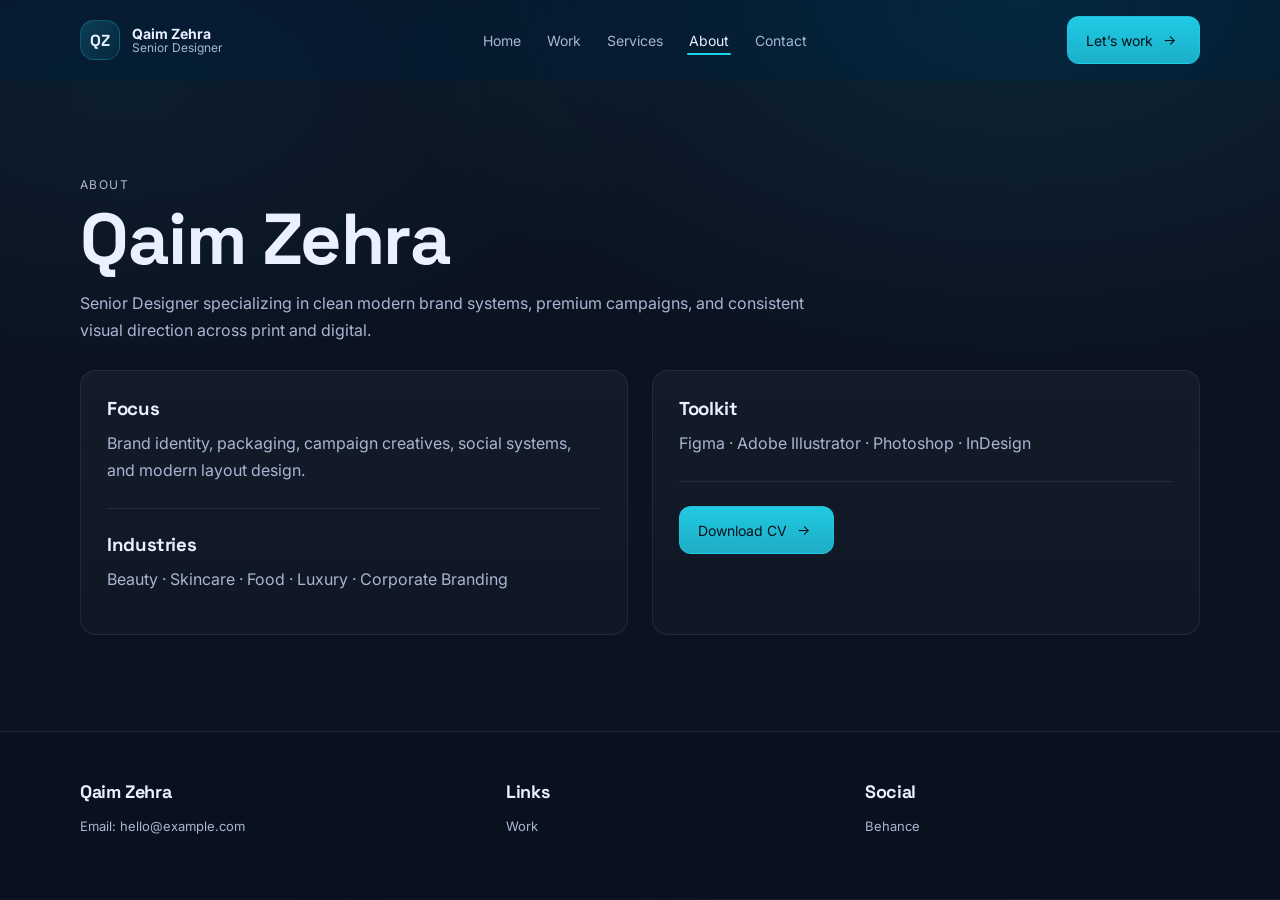
==== about.html @ 44f6ad0c "init" ====
<!doctype html>
<html lang="en">

<head>
    <meta charset="utf-8" />
    <meta name="viewport" content="width=device-width, initial-scale=1" />
    <title>About — Qaim Zehra</title>
    <link rel="preconnect" href="https://fonts.googleapis.com">
    <link rel="preconnect" href="https://fonts.gstatic.com" crossorigin>
    <link
        href="https://fonts.googleapis.com/css2?family=Inter:wght@400;500;600&family=Space+Grotesk:wght@500;600;700&display=swap"
        rel="stylesheet">
    <link rel="stylesheet" href="assets/css/style.css" />
</head>

<body class="page">
    <header class="nav">
        <div class="container nav-inner">
            <a class="brand" href="index.html">
                <div class="brand-mark">QZ</div>
                <div class="brand-text"><b>Qaim Zehra</b><span>Senior Designer</span></div>
            </a>
            <nav class="nav-links">
                <a href="index.html">Home</a><a href="work.html">Work</a><a href="services.html">Services</a>
                <a class="active" href="about.html">About</a><a href="contact.html">Contact</a>
            </nav>
            <div class="nav-actions"><a class="btn btn-primary" href="contact.html">Let’s work <span
                        class="icon">→</span></a></div>
        </div>
    </header>

    <main class="section">
        <div class="container">
            <div class="reveal">
                <div class="kicker">About</div>
                <h1 style="font-size:72px; line-height:1.05">Qaim Zehra</h1>
                <p style="max-width:760px">Senior Designer specializing in clean modern brand systems, premium
                    campaigns, and consistent visual direction across print and digital.</p>
            </div>

            <div class="split reveal" style="margin-top:26px">
                <div class="card" style="padding:26px">
                    <h3 style="margin:0 0 10px">Focus</h3>
                    <p>Brand identity, packaging, campaign creatives, social systems, and modern layout design.</p>
                    <div class="hr"></div>
                    <h3 style="margin:0 0 10px">Industries</h3>
                    <p>Beauty · Skincare · Food · Luxury · Corporate Branding</p>
                </div>
                <div class="card" style="padding:26px">
                    <h3 style="margin:0 0 10px">Toolkit</h3>
                    <p>Figma · Adobe Illustrator · Photoshop · InDesign</p>
                    <div class="hr"></div>
                    <a class="btn btn-primary" href="resume.html">Download CV <span class="icon">→</span></a>
                </div>
            </div>
        </div>
    </main>

    <footer class="footer">
        <div class="container footer-grid">
            <div>
                <h3>Qaim Zehra</h3>
                <p class="small">Email: <a href="mailto:hello@example.com">hello@example.com</a></p>
            </div>
            <div>
                <h3>Links</h3>
                <p class="small"><a href="work.html">Work</a></p>
            </div>
            <div>
                <h3>Social</h3>
                <p class="small"><a href="#">Behance</a></p>
            </div>
        </div>
    </footer>
    <script src="assets/js/app.js"></script>
</body>

</html>
---- assets/css/style.css ----
/* =========================
   Qaim Zehra Portfolio UI
   Clean Modern • Dark + Teal
   Fonts: Space Grotesk + Inter
========================= */

:root{
  --bg:#0B1220;
  --surface:#0F1B2D;
  --card:#13233A;
  --card2:#162A45;
  --border:rgba(255,255,255,0.08);
  --text:#EAF0FF;
  --muted:#A9B6D3;
  --teal:#22D3EE;
  --teal2:#16AFC1;

  --radius:16px;
  --radius-sm:12px;

  --container:1200px;
  --gutter:24px;

  --shadow: 0 18px 60px rgba(0,0,0,0.35);
  --ease: cubic-bezier(0.22, 1, 0.36, 1);
}

*{box-sizing:border-box}
html{scroll-behavior:smooth}
body{
  margin:0;
  font-family: Inter, system-ui, -apple-system, Segoe UI, Roboto, Arial, sans-serif;
  color:var(--text);
  background: radial-gradient(1200px 700px at 80% 0%, rgba(34,211,238,0.10), transparent 55%),
              radial-gradient(900px 500px at 10% 10%, rgba(34,211,238,0.06), transparent 60%),
              var(--bg);
  overflow-x:hidden;
}

h1,h2,h3{
  font-family: "Space Grotesk", Inter, system-ui, sans-serif;
  margin:0 0 12px;
  letter-spacing:-0.02em;
}
p{margin:0 0 14px; color:var(--muted); line-height:1.7}
a{color:inherit; text-decoration:none}

.container{
  width:min(var(--container), calc(100% - 160px));
  margin-inline:auto;
}
@media (max-width: 920px){
  .container{width:min(var(--container), calc(100% - 40px))}
}

/* Nav */
.nav{
  position:sticky; top:0; z-index:50;
  backdrop-filter:saturate(150%) blur(0px);
  background:rgba(11,18,32,0.0);
  border-bottom:1px solid transparent;
  transition: all 320ms var(--ease);
}
.nav.is-scrolled{
  background:rgba(15,27,45,0.72);
  border-bottom:1px solid var(--border);
  backdrop-filter:saturate(150%) blur(14px);
}
.nav-inner{
  height:80px;
  display:flex;
  align-items:center;
  justify-content:space-between;
  gap:18px;
}
.brand{
  display:flex; align-items:center; gap:12px;
}
.brand-mark{
  width:40px; height:40px;
  border-radius:14px;
  background: linear-gradient(135deg, rgba(34,211,238,0.20), rgba(34,211,238,0.05));
  border:1px solid rgba(34,211,238,0.25);
  display:grid; place-items:center;
  font-family:"Space Grotesk";
  font-weight:700;
  letter-spacing:-0.03em;
}
.brand-text{
  display:flex; flex-direction:column; line-height:1.1;
}
.brand-text b{font-size:14px}
.brand-text span{font-size:12px; color:var(--muted)}
.nav-links{
  display:flex; gap:22px; align-items:center;
}
.nav-links a{
  font-size:14px;
  color:var(--muted);
  padding:10px 2px;
  position:relative;
}
.nav-links a.active,
.nav-links a:hover{color:var(--text)}
.nav-links a.active::after{
  content:"";
  position:absolute; left:0; right:0; bottom:4px;
  height:2px;
  background:var(--teal);
  border-radius:999px;
}
.nav-actions{display:flex; gap:10px; align-items:center}

.btn{
  height:48px;
  padding:0 18px;
  border-radius:var(--radius-sm);
  border:1px solid var(--border);
  display:inline-flex; align-items:center; gap:10px;
  font-size:14px;
  color:var(--text);
  background:transparent;
  cursor:pointer;
  transition: transform 220ms var(--ease), background 220ms var(--ease), border 220ms var(--ease);
}
.btn:hover{transform: translateY(-1px); background:rgba(255,255,255,0.03)}
.btn-primary{
  border-color:rgba(34,211,238,0.35);
  background: linear-gradient(180deg, rgba(34,211,238,0.95), rgba(34,211,238,0.80));
  color:#061018;
}
.btn-primary:hover{background: linear-gradient(180deg, rgba(22,175,193,0.98), rgba(22,175,193,0.82))}
.btn-ghost{border-color:transparent; color:var(--teal)}
.btn-ghost:hover{background:rgba(34,211,238,0.10)}

.icon{
  width:18px; height:18px; display:inline-block;
}

/* Sections */
.section{padding:96px 0}
.section-tight{padding:64px 0}
.kicker{
  text-transform:uppercase;
  letter-spacing:0.12em;
  font-size:12px;
  color:rgba(234,240,255,0.75);
  margin-bottom:10px;
}

/* Hero */
.hero{
  padding:70px 0 40px;
}
.hero-grid{
  display:grid;
  grid-template-columns: 1.1fr 0.9fr;
  gap:48px;
  align-items:center;
}
@media (max-width: 920px){
  .hero-grid{grid-template-columns:1fr; gap:26px}
}
.hero h1{font-size:72px; line-height:1.05}
@media (max-width: 920px){ .hero h1{font-size:44px} }
.hero .role{
  display:flex; gap:10px; align-items:center;
  font-size:14px; color:var(--muted);
}
.badge{
  font-size:12px;
  padding:6px 10px;
  border-radius:999px;
  border:1px solid rgba(34,211,238,0.25);
  background:rgba(34,211,238,0.08);
  color:var(--teal);
}
.hero-actions{display:flex; gap:12px; flex-wrap:wrap; margin-top:18px}
.hero-note{margin-top:14px; font-size:14px; color:var(--muted)}

/* Featured collage */
.featured{
  border-radius:24px;
  background:
    linear-gradient(135deg, rgba(255,255,255,0.04), rgba(255,255,255,0.02)),
    radial-gradient(700px 380px at 80% 20%, rgba(34,211,238,0.18), transparent 60%),
    var(--surface);
  border:1px solid var(--border);
  box-shadow: var(--shadow);
  overflow:hidden;
  position:relative;
}
.featured::before{
  content:"";
  position:absolute; inset:-40px;
  background:
    linear-gradient(120deg, rgba(34,211,238,0.20), transparent 55%),
    linear-gradient(220deg, rgba(34,211,238,0.06), transparent 50%);
  transform: rotate(-6deg);
  opacity:0.65;
}
.featured-inner{
  position:relative;
  padding:22px;
  display:grid;
  gap:16px;
}
.featured-top{
  display:flex; justify-content:space-between; align-items:center; gap:12px;
}
.featured-top b{font-size:14px}
.featured-top span{font-size:12px; color:var(--muted)}
.thumb-grid{
  display:grid;
  grid-template-columns: 1fr 1fr;
  gap:12px;
}
.thumb{
  border-radius:16px;
  height:160px;
  background: linear-gradient(135deg, rgba(255,255,255,0.06), rgba(255,255,255,0.02));
  border:1px solid rgba(255,255,255,0.10);
  position:relative;
  overflow:hidden;
}
.thumb::after{
  content:"";
  position:absolute; inset:0;
  background: radial-gradient(360px 180px at 70% 0%, rgba(34,211,238,0.18), transparent 60%);
}
.thumb-label{
  position:absolute; left:14px; bottom:12px;
  font-size:12px; color:rgba(234,240,255,0.90);
  background:rgba(11,18,32,0.50);
  border:1px solid rgba(255,255,255,0.10);
  padding:6px 10px; border-radius:999px;
  backdrop-filter: blur(8px);
}

/* Chips */
.chips{display:flex; gap:10px; flex-wrap:wrap}
.chip{
  height:36px;
  padding:0 14px;
  border-radius:999px;
  border:1px solid var(--border);
  color:var(--muted);
  display:inline-flex; align-items:center;
  background:rgba(255,255,255,0.02);
  cursor:pointer;
  transition: all 220ms var(--ease);
  font-size:13px;
}
.chip:hover{color:var(--text); background:rgba(255,255,255,0.04)}
.chip.active{
  border-color:rgba(34,211,238,0.35);
  background: rgba(34,211,238,0.10);
  color: var(--teal);
}

/* Cards + grid */
.grid{
  display:grid;
  grid-template-columns: repeat(3, 1fr);
  gap:24px;
}
@media (max-width: 1100px){ .grid{grid-template-columns: repeat(2, 1fr)} }
@media (max-width: 700px){ .grid{grid-template-columns: 1fr} }

.card{
  background: linear-gradient(180deg, rgba(255,255,255,0.04), rgba(255,255,255,0.02));
  border:1px solid var(--border);
  border-radius:var(--radius);
  overflow:hidden;
  position:relative;
  transition: transform 280ms var(--ease), background 280ms var(--ease), border 280ms var(--ease);
}
.card:hover{transform: translateY(-6px); background:rgba(255,255,255,0.04); border-color:rgba(34,211,238,0.18)}
.card-media{
  height:200px;
  background: linear-gradient(135deg, rgba(255,255,255,0.06), rgba(255,255,255,0.02));
  position:relative;
}
.card-media::after{
  content:"";
  position:absolute; inset:0;
  background: radial-gradient(420px 220px at 70% 0%, rgba(34,211,238,0.14), transparent 60%);
}
.card-body{padding:16px 16px 18px}
.card-title{font-family:"Space Grotesk"; font-size:18px; margin:0 0 8px}
.tagrow{display:flex; gap:8px; flex-wrap:wrap; margin-bottom:10px}
.tag{
  font-size:12px;
  padding:5px 9px;
  border-radius:999px;
  border:1px solid rgba(255,255,255,0.10);
  color:rgba(234,240,255,0.78);
  background:rgba(255,255,255,0.02);
}
.card-meta{
  display:flex; align-items:center; justify-content:space-between; gap:12px;
  color:var(--muted); font-size:13px;
}
.arrow{
  display:inline-flex; align-items:center; gap:6px;
  color:var(--teal);
  transform: translateX(0);
  transition: transform 220ms var(--ease);
}
.card:hover .arrow{transform: translateX(8px)}

/* Toolkit */
.toolkit{
  display:flex; align-items:center; justify-content:space-between; gap:16px;
  padding:20px;
  border-radius:var(--radius);
  background:rgba(255,255,255,0.02);
  border:1px solid var(--border);
}
.toolkit-left b{display:block; font-size:12px; letter-spacing:0.12em; text-transform:uppercase; color:rgba(234,240,255,0.75)}
.tool-icons{display:flex; gap:14px; flex-wrap:wrap; justify-content:flex-end}
.tool{
  width:44px; height:44px;
  border-radius:14px;
  display:grid; place-items:center;
  border:1px solid rgba(255,255,255,0.10);
  background:rgba(255,255,255,0.02);
  transition: all 220ms var(--ease);
}
.tool svg{width:22px; height:22px; opacity:0.92}
.tool:hover{border-color:rgba(34,211,238,0.35); background:rgba(34,211,238,0.08)}
.tool:hover svg{color:var(--teal)}

/* Footer */
.footer{
  padding:48px 0;
  border-top:1px solid var(--border);
  background:rgba(0,0,0,0.08);
}
.footer-grid{
  display:grid;
  grid-template-columns: 1.2fr 1fr 1fr;
  gap:24px;
}
@media (max-width: 900px){ .footer-grid{grid-template-columns:1fr} }
.footer h3{font-size:18px}
.footer a{color:var(--muted)}
.footer a:hover{color:var(--text)}
.small{font-size:13px; color:var(--muted)}

/* Forms */
.field{
  display:flex; flex-direction:column; gap:8px;
}
input, textarea, select{
  width:100%;
  padding:12px 14px;
  border-radius:12px;
  border:1px solid var(--border);
  background:rgba(255,255,255,0.02);
  color:var(--text);
  outline:none;
}
textarea{min-height:140px; resize:vertical}
input:focus, textarea:focus, select:focus{
  border-color: rgba(34,211,238,0.45);
  box-shadow: 0 0 0 4px rgba(34,211,238,0.14);
}

/* Page transitions + reveal */
.page{
  opacity:0;
  transform: translateY(12px);
  animation: pageIn 650ms var(--ease) forwards;
}
@keyframes pageIn{
  to{opacity:1; transform:none}
}
.reveal{
  opacity:0;
  transform: translateY(14px);
  transition: opacity 650ms var(--ease), transform 650ms var(--ease);
}
.reveal.is-in{
  opacity:1;
  transform:none;
}

/* Utility */
.row{display:flex; gap:16px; flex-wrap:wrap}
.split{
  display:grid;
  grid-template-columns: 1fr 1fr;
  gap:24px;
}
@media (max-width: 900px){ .split{grid-template-columns:1fr} }
.hr{
  height:1px; background:var(--border); margin:24px 0;
}
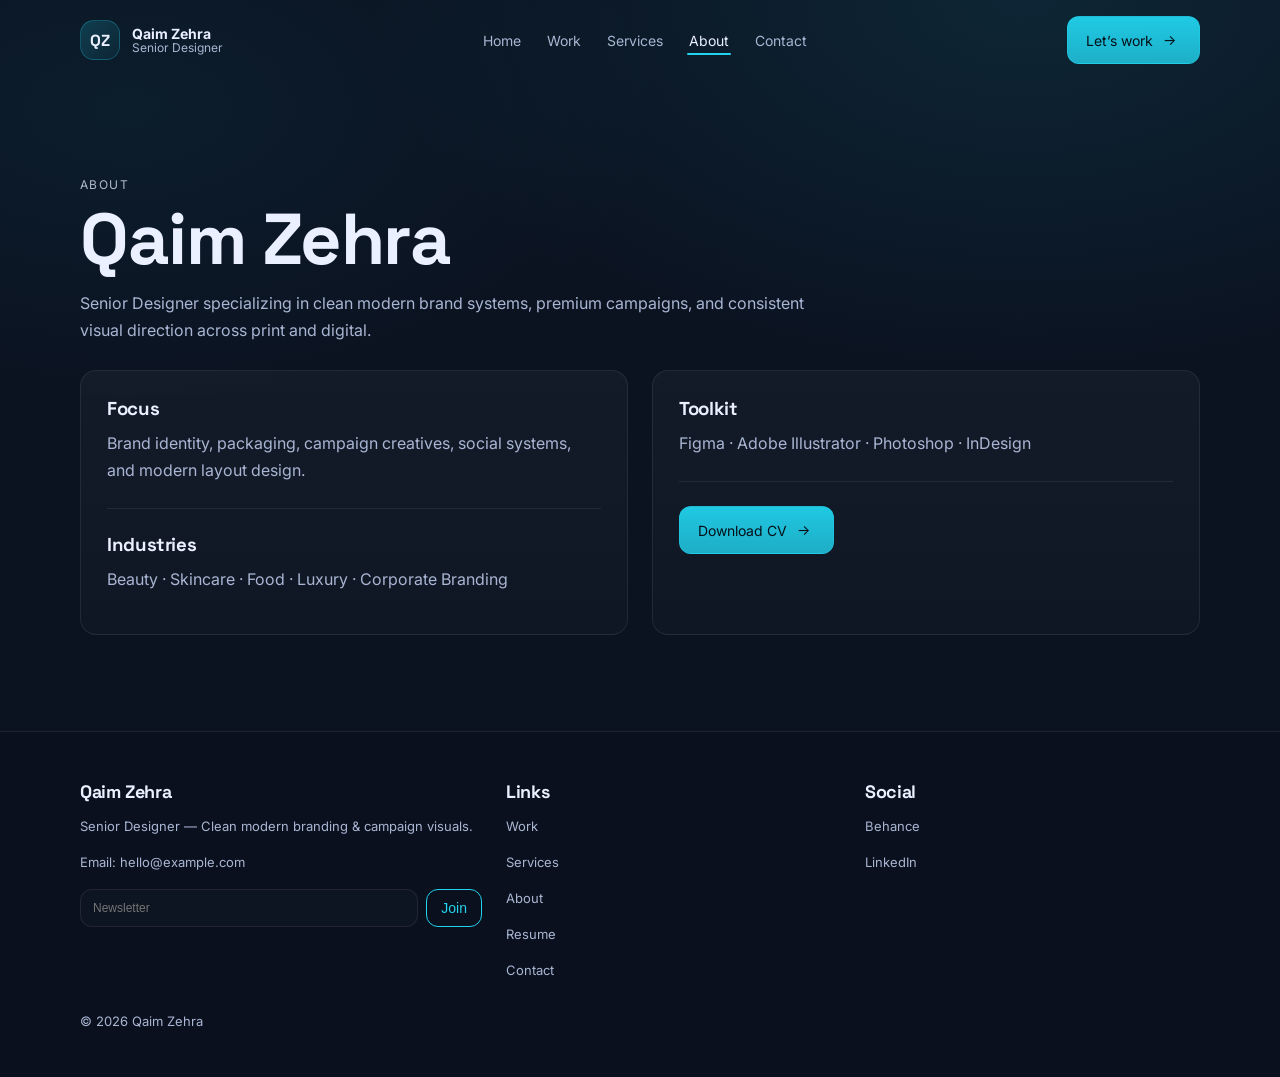
==== commit f0db4018: "feat: add animation on home page" ====
--- a/about.html
+++ b/about.html
@@ -60,16 +60,34 @@
         <div class="container footer-grid">
             <div>
                 <h3>Qaim Zehra</h3>
+                <p class="small">Senior Designer — Clean modern branding & campaign visuals.</p>
                 <p class="small">Email: <a href="mailto:hello@example.com">hello@example.com</a></p>
+                <form name="newsletter" method="POST" data-netlify="true"
+                    style="margin-top:16px; display:flex; gap:8px">
+                    <input name="email" type="email" placeholder="Newsletter"
+                        style="height:38px; font-size:12px; padding:0 12px; flex:1" required />
+                    <button class="btn" type="submit"
+                        style="height:38px; padding:0 14px; border-color:var(--teal); color:var(--teal); background:transparent">Join</button>
+                </form>
             </div>
             <div>
                 <h3>Links</h3>
                 <p class="small"><a href="work.html">Work</a></p>
+                <p class="small"><a href="services.html">Services</a></p>
+                <p class="small"><a href="about.html">About</a></p>
+                <p class="small"><a href="resume.html">Resume</a></p>
+                <p class="small"><a href="contact.html">Contact</a></p>
             </div>
             <div>
                 <h3>Social</h3>
-                <p class="small"><a href="#">Behance</a></p>
+                <p class="small"><a href="https://www.behance.net/gallery/216474829/PORTFOLIO" target="_blank"
+                        rel="noreferrer">Behance</a></p>
+                <p class="small"><a href="https://www.linkedin.com/in/syeda-qaim/" target="_blank"
+                        rel="noreferrer">LinkedIn</a></p>
             </div>
+        </div>
+        <div class="container" style="padding-top:18px">
+            <div class="small">© <span id="year"></span> Qaim Zehra</div>
         </div>
     </footer>
     <script src="assets/js/app.js"></script>
--- a/assets/css/style.css
+++ b/assets/css/style.css
@@ -4,396 +4,842 @@
    Fonts: Space Grotesk + Inter
 ========================= */
 
-:root{
-  --bg:#0B1220;
-  --surface:#0F1B2D;
-  --card:#13233A;
-  --card2:#162A45;
-  --border:rgba(255,255,255,0.08);
-  --text:#EAF0FF;
-  --muted:#A9B6D3;
-  --teal:#22D3EE;
-  --teal2:#16AFC1;
-
-  --radius:16px;
-  --radius-sm:12px;
-
-  --container:1200px;
-  --gutter:24px;
-
-  --shadow: 0 18px 60px rgba(0,0,0,0.35);
+@import url('https://fonts.googleapis.com/css?family=Roboto:100,300,400');
+
+:root {
+  --bg: #0B1220;
+  --surface: #0F1B2D;
+  --card: #13233A;
+  --card2: #162A45;
+  --border: rgba(255, 255, 255, 0.08);
+  --text: #EAF0FF;
+  --muted: #A9B6D3;
+  --teal: #22D3EE;
+  --teal2: #16AFC1;
+
+  --radius: 16px;
+  --radius-sm: 12px;
+
+  --container: 1200px;
+  --gutter: 24px;
+
+  --shadow: 0 18px 60px rgba(0, 0, 0, 0.35);
   --ease: cubic-bezier(0.22, 1, 0.36, 1);
 }
 
-*{box-sizing:border-box}
-html{scroll-behavior:smooth}
-body{
-  margin:0;
+* {
+  box-sizing: border-box
+}
+
+html {
+  scroll-behavior: smooth
+}
+
+body {
+  margin: 0;
   font-family: Inter, system-ui, -apple-system, Segoe UI, Roboto, Arial, sans-serif;
-  color:var(--text);
-  background: radial-gradient(1200px 700px at 80% 0%, rgba(34,211,238,0.10), transparent 55%),
-              radial-gradient(900px 500px at 10% 10%, rgba(34,211,238,0.06), transparent 60%),
-              var(--bg);
-  overflow-x:hidden;
-}
-
-h1,h2,h3{
+  color: var(--text);
+  background: radial-gradient(1200px 700px at 80% 0%, rgba(34, 211, 238, 0.10), transparent 55%),
+    radial-gradient(900px 500px at 10% 10%, rgba(34, 211, 238, 0.06), transparent 60%),
+    var(--bg);
+  overflow-x: hidden;
+}
+
+h1,
+h2,
+h3 {
   font-family: "Space Grotesk", Inter, system-ui, sans-serif;
-  margin:0 0 12px;
-  letter-spacing:-0.02em;
-}
-p{margin:0 0 14px; color:var(--muted); line-height:1.7}
-a{color:inherit; text-decoration:none}
-
-.container{
-  width:min(var(--container), calc(100% - 160px));
-  margin-inline:auto;
-}
-@media (max-width: 920px){
-  .container{width:min(var(--container), calc(100% - 40px))}
+  margin: 0 0 12px;
+  letter-spacing: -0.02em;
+}
+
+p {
+  margin: 0 0 14px;
+  color: var(--muted);
+  line-height: 1.7
+}
+
+a {
+  color: inherit;
+  text-decoration: none
+}
+
+.container {
+  width: min(var(--container), calc(100% - 160px));
+  margin-inline: auto;
+}
+
+@media (max-width: 920px) {
+  .container {
+    width: min(var(--container), calc(100% - 40px))
+  }
 }
 
 /* Nav */
-.nav{
-  position:sticky; top:0; z-index:50;
-  backdrop-filter:saturate(150%) blur(0px);
-  background:rgba(11,18,32,0.0);
-  border-bottom:1px solid transparent;
+.nav {
+  position: sticky;
+  top: 0;
+  z-index: 50;
+  backdrop-filter: saturate(150%) blur(0px);
+  background: rgba(11, 18, 32, 0.0);
+  border-bottom: 1px solid transparent;
   transition: all 320ms var(--ease);
 }
-.nav.is-scrolled{
-  background:rgba(15,27,45,0.72);
-  border-bottom:1px solid var(--border);
-  backdrop-filter:saturate(150%) blur(14px);
-}
-.nav-inner{
-  height:80px;
-  display:flex;
-  align-items:center;
-  justify-content:space-between;
-  gap:18px;
-}
-.brand{
-  display:flex; align-items:center; gap:12px;
-}
-.brand-mark{
-  width:40px; height:40px;
-  border-radius:14px;
-  background: linear-gradient(135deg, rgba(34,211,238,0.20), rgba(34,211,238,0.05));
-  border:1px solid rgba(34,211,238,0.25);
-  display:grid; place-items:center;
-  font-family:"Space Grotesk";
-  font-weight:700;
-  letter-spacing:-0.03em;
-}
-.brand-text{
-  display:flex; flex-direction:column; line-height:1.1;
-}
-.brand-text b{font-size:14px}
-.brand-text span{font-size:12px; color:var(--muted)}
-.nav-links{
-  display:flex; gap:22px; align-items:center;
-}
-.nav-links a{
-  font-size:14px;
-  color:var(--muted);
-  padding:10px 2px;
-  position:relative;
-}
+
+.nav.is-scrolled {
+  background: rgba(15, 27, 45, 0.72);
+  border-bottom: 1px solid var(--border);
+  backdrop-filter: saturate(150%) blur(14px);
+}
+
+.nav-inner {
+  height: 80px;
+  display: flex;
+  align-items: center;
+  justify-content: space-between;
+  gap: 18px;
+}
+
+.brand {
+  display: flex;
+  align-items: center;
+  gap: 12px;
+}
+
+.brand-mark {
+  width: 40px;
+  height: 40px;
+  border-radius: 14px;
+  background: linear-gradient(135deg, rgba(34, 211, 238, 0.20), rgba(34, 211, 238, 0.05));
+  border: 1px solid rgba(34, 211, 238, 0.25);
+  display: grid;
+  place-items: center;
+  font-family: "Space Grotesk";
+  font-weight: 700;
+  letter-spacing: -0.03em;
+}
+
+.brand-text {
+  display: flex;
+  flex-direction: column;
+  line-height: 1.1;
+}
+
+.brand-text b {
+  font-size: 14px
+}
+
+.brand-text span {
+  font-size: 12px;
+  color: var(--muted)
+}
+
+.nav-links {
+  display: flex;
+  gap: 22px;
+  align-items: center;
+}
+
+.nav-links a {
+  font-size: 14px;
+  color: var(--muted);
+  padding: 10px 2px;
+  position: relative;
+}
+
 .nav-links a.active,
-.nav-links a:hover{color:var(--text)}
-.nav-links a.active::after{
-  content:"";
-  position:absolute; left:0; right:0; bottom:4px;
-  height:2px;
-  background:var(--teal);
-  border-radius:999px;
-}
-.nav-actions{display:flex; gap:10px; align-items:center}
-
-.btn{
-  height:48px;
-  padding:0 18px;
-  border-radius:var(--radius-sm);
-  border:1px solid var(--border);
-  display:inline-flex; align-items:center; gap:10px;
-  font-size:14px;
-  color:var(--text);
-  background:transparent;
-  cursor:pointer;
+.nav-links a:hover {
+  color: var(--text)
+}
+
+.nav-links a.active::after {
+  content: "";
+  position: absolute;
+  left: 0;
+  right: 0;
+  bottom: 4px;
+  height: 2px;
+  background: var(--teal);
+  border-radius: 999px;
+}
+
+.nav-actions {
+  display: flex;
+  gap: 10px;
+  align-items: center
+}
+
+.btn {
+  height: 48px;
+  padding: 0 18px;
+  border-radius: var(--radius-sm);
+  border: 1px solid var(--border);
+  display: inline-flex;
+  align-items: center;
+  gap: 10px;
+  font-size: 14px;
+  color: var(--text);
+  background: transparent;
+  cursor: pointer;
   transition: transform 220ms var(--ease), background 220ms var(--ease), border 220ms var(--ease);
 }
-.btn:hover{transform: translateY(-1px); background:rgba(255,255,255,0.03)}
-.btn-primary{
-  border-color:rgba(34,211,238,0.35);
-  background: linear-gradient(180deg, rgba(34,211,238,0.95), rgba(34,211,238,0.80));
-  color:#061018;
-}
-.btn-primary:hover{background: linear-gradient(180deg, rgba(22,175,193,0.98), rgba(22,175,193,0.82))}
-.btn-ghost{border-color:transparent; color:var(--teal)}
-.btn-ghost:hover{background:rgba(34,211,238,0.10)}
-
-.icon{
-  width:18px; height:18px; display:inline-block;
+
+.btn:hover {
+  transform: translateY(-1px);
+  background: rgba(255, 255, 255, 0.03)
+}
+
+.btn-primary {
+  border-color: rgba(34, 211, 238, 0.35);
+  background: linear-gradient(180deg, rgba(34, 211, 238, 0.95), rgba(34, 211, 238, 0.80));
+  color: #061018;
+}
+
+.btn-primary:hover {
+  background: linear-gradient(180deg, rgba(22, 175, 193, 0.98), rgba(22, 175, 193, 0.82))
+}
+
+.btn-ghost {
+  border-color: transparent;
+  color: var(--teal)
+}
+
+.btn-ghost:hover {
+  background: rgba(34, 211, 238, 0.10)
+}
+
+.icon {
+  width: 18px;
+  height: 18px;
+  display: inline-block;
 }
 
 /* Sections */
-.section{padding:96px 0}
-.section-tight{padding:64px 0}
-.kicker{
-  text-transform:uppercase;
-  letter-spacing:0.12em;
-  font-size:12px;
-  color:rgba(234,240,255,0.75);
-  margin-bottom:10px;
+.section {
+  padding: 96px 0
+}
+
+.section-tight {
+  padding: 64px 0
+}
+
+.kicker {
+  text-transform: uppercase;
+  letter-spacing: 0.12em;
+  font-size: 12px;
+  color: rgba(234, 240, 255, 0.75);
+  margin-bottom: 10px;
 }
 
 /* Hero */
-.hero{
-  padding:70px 0 40px;
-}
-.hero-grid{
-  display:grid;
+.hero {
+  padding: 70px 0 40px;
+}
+
+.hero-grid {
+  display: grid;
   grid-template-columns: 1.1fr 0.9fr;
-  gap:48px;
-  align-items:center;
-}
-@media (max-width: 920px){
-  .hero-grid{grid-template-columns:1fr; gap:26px}
-}
-.hero h1{font-size:72px; line-height:1.05}
-@media (max-width: 920px){ .hero h1{font-size:44px} }
-.hero .role{
-  display:flex; gap:10px; align-items:center;
-  font-size:14px; color:var(--muted);
-}
-.badge{
-  font-size:12px;
-  padding:6px 10px;
-  border-radius:999px;
-  border:1px solid rgba(34,211,238,0.25);
-  background:rgba(34,211,238,0.08);
-  color:var(--teal);
-}
-.hero-actions{display:flex; gap:12px; flex-wrap:wrap; margin-top:18px}
-.hero-note{margin-top:14px; font-size:14px; color:var(--muted)}
+  gap: 48px;
+  align-items: center;
+}
+
+@media (max-width: 920px) {
+  .hero-grid {
+    grid-template-columns: 1fr;
+    gap: 26px
+  }
+}
+
+.hero h1 {
+  font-size: 72px;
+  line-height: 1.05
+}
+
+@media (max-width: 920px) {
+  .hero h1 {
+    font-size: 44px
+  }
+}
+
+.hero .role {
+  display: flex;
+  gap: 10px;
+  align-items: center;
+  font-size: 14px;
+  color: var(--muted);
+}
+
+.badge {
+  font-size: 12px;
+  padding: 6px 10px;
+  border-radius: 999px;
+  border: 1px solid rgba(34, 211, 238, 0.25);
+  background: rgba(34, 211, 238, 0.08);
+  color: var(--teal);
+}
+
+.hero-actions {
+  display: flex;
+  gap: 12px;
+  flex-wrap: wrap;
+  margin-top: 18px
+}
+
+.hero-note {
+  margin-top: 14px;
+  font-size: 14px;
+  color: var(--muted)
+}
 
 /* Featured collage */
-.featured{
-  border-radius:24px;
+.featured {
+  border-radius: 24px;
   background:
-    linear-gradient(135deg, rgba(255,255,255,0.04), rgba(255,255,255,0.02)),
-    radial-gradient(700px 380px at 80% 20%, rgba(34,211,238,0.18), transparent 60%),
+    linear-gradient(135deg, rgba(255, 255, 255, 0.04), rgba(255, 255, 255, 0.02)),
+    radial-gradient(700px 380px at 80% 20%, rgba(34, 211, 238, 0.18), transparent 60%),
     var(--surface);
-  border:1px solid var(--border);
+  border: 1px solid var(--border);
   box-shadow: var(--shadow);
-  overflow:hidden;
-  position:relative;
-}
-.featured::before{
-  content:"";
-  position:absolute; inset:-40px;
+  overflow: hidden;
+  position: relative;
+}
+
+.featured::before {
+  content: "";
+  position: absolute;
+  inset: -40px;
   background:
-    linear-gradient(120deg, rgba(34,211,238,0.20), transparent 55%),
-    linear-gradient(220deg, rgba(34,211,238,0.06), transparent 50%);
+    linear-gradient(120deg, rgba(34, 211, 238, 0.20), transparent 55%),
+    linear-gradient(220deg, rgba(34, 211, 238, 0.06), transparent 50%);
   transform: rotate(-6deg);
-  opacity:0.65;
-}
-.featured-inner{
-  position:relative;
-  padding:22px;
-  display:grid;
-  gap:16px;
-}
-.featured-top{
-  display:flex; justify-content:space-between; align-items:center; gap:12px;
-}
-.featured-top b{font-size:14px}
-.featured-top span{font-size:12px; color:var(--muted)}
-.thumb-grid{
-  display:grid;
+  opacity: 0.65;
+}
+
+.featured-inner {
+  position: relative;
+  padding: 22px;
+  display: grid;
+  gap: 16px;
+}
+
+.featured-top {
+  display: flex;
+  justify-content: space-between;
+  align-items: center;
+  gap: 12px;
+}
+
+.featured-top b {
+  font-size: 14px
+}
+
+.featured-top span {
+  font-size: 12px;
+  color: var(--muted)
+}
+
+.thumb-grid {
+  display: grid;
   grid-template-columns: 1fr 1fr;
-  gap:12px;
-}
-.thumb{
-  border-radius:16px;
-  height:160px;
-  background: linear-gradient(135deg, rgba(255,255,255,0.06), rgba(255,255,255,0.02));
-  border:1px solid rgba(255,255,255,0.10);
-  position:relative;
-  overflow:hidden;
-}
-.thumb::after{
-  content:"";
-  position:absolute; inset:0;
-  background: radial-gradient(360px 180px at 70% 0%, rgba(34,211,238,0.18), transparent 60%);
-}
-.thumb-label{
-  position:absolute; left:14px; bottom:12px;
-  font-size:12px; color:rgba(234,240,255,0.90);
-  background:rgba(11,18,32,0.50);
-  border:1px solid rgba(255,255,255,0.10);
-  padding:6px 10px; border-radius:999px;
+  gap: 12px;
+}
+
+.thumb {
+  border-radius: 16px;
+  height: 160px;
+  background: linear-gradient(135deg, rgba(255, 255, 255, 0.06), rgba(255, 255, 255, 0.02));
+  border: 1px solid rgba(255, 255, 255, 0.10);
+  position: relative;
+  overflow: hidden;
+}
+
+.thumb::after {
+  content: "";
+  position: absolute;
+  inset: 0;
+  background: radial-gradient(360px 180px at 70% 0%, rgba(34, 211, 238, 0.18), transparent 60%);
+}
+
+.thumb-label {
+  position: absolute;
+  left: 14px;
+  bottom: 12px;
+  font-size: 12px;
+  color: rgba(234, 240, 255, 0.90);
+  background: rgba(11, 18, 32, 0.50);
+  border: 1px solid rgba(255, 255, 255, 0.10);
+  padding: 6px 10px;
+  border-radius: 999px;
   backdrop-filter: blur(8px);
 }
 
 /* Chips */
-.chips{display:flex; gap:10px; flex-wrap:wrap}
-.chip{
-  height:36px;
-  padding:0 14px;
-  border-radius:999px;
-  border:1px solid var(--border);
-  color:var(--muted);
-  display:inline-flex; align-items:center;
-  background:rgba(255,255,255,0.02);
-  cursor:pointer;
+.chips {
+  display: flex;
+  gap: 10px;
+  flex-wrap: wrap
+}
+
+.chip {
+  height: 36px;
+  padding: 0 14px;
+  border-radius: 999px;
+  border: 1px solid var(--border);
+  color: var(--muted);
+  display: inline-flex;
+  align-items: center;
+  background: rgba(255, 255, 255, 0.02);
+  cursor: pointer;
   transition: all 220ms var(--ease);
-  font-size:13px;
-}
-.chip:hover{color:var(--text); background:rgba(255,255,255,0.04)}
-.chip.active{
-  border-color:rgba(34,211,238,0.35);
-  background: rgba(34,211,238,0.10);
+  font-size: 13px;
+}
+
+.chip:hover {
+  color: var(--text);
+  background: rgba(255, 255, 255, 0.04)
+}
+
+.chip.active {
+  border-color: rgba(34, 211, 238, 0.35);
+  background: rgba(34, 211, 238, 0.10);
   color: var(--teal);
 }
 
 /* Cards + grid */
-.grid{
-  display:grid;
+.grid {
+  display: grid;
   grid-template-columns: repeat(3, 1fr);
-  gap:24px;
-}
-@media (max-width: 1100px){ .grid{grid-template-columns: repeat(2, 1fr)} }
-@media (max-width: 700px){ .grid{grid-template-columns: 1fr} }
-
-.card{
-  background: linear-gradient(180deg, rgba(255,255,255,0.04), rgba(255,255,255,0.02));
-  border:1px solid var(--border);
-  border-radius:var(--radius);
-  overflow:hidden;
-  position:relative;
+  gap: 24px;
+}
+
+@media (max-width: 1100px) {
+  .grid {
+    grid-template-columns: repeat(2, 1fr)
+  }
+}
+
+@media (max-width: 700px) {
+  .grid {
+    grid-template-columns: 1fr
+  }
+}
+
+.card {
+  background: linear-gradient(180deg, rgba(255, 255, 255, 0.04), rgba(255, 255, 255, 0.02));
+  border: 1px solid var(--border);
+  border-radius: var(--radius);
+  overflow: hidden;
+  position: relative;
   transition: transform 280ms var(--ease), background 280ms var(--ease), border 280ms var(--ease);
 }
-.card:hover{transform: translateY(-6px); background:rgba(255,255,255,0.04); border-color:rgba(34,211,238,0.18)}
-.card-media{
-  height:200px;
-  background: linear-gradient(135deg, rgba(255,255,255,0.06), rgba(255,255,255,0.02));
-  position:relative;
-}
-.card-media::after{
-  content:"";
-  position:absolute; inset:0;
-  background: radial-gradient(420px 220px at 70% 0%, rgba(34,211,238,0.14), transparent 60%);
-}
-.card-body{padding:16px 16px 18px}
-.card-title{font-family:"Space Grotesk"; font-size:18px; margin:0 0 8px}
-.tagrow{display:flex; gap:8px; flex-wrap:wrap; margin-bottom:10px}
-.tag{
-  font-size:12px;
-  padding:5px 9px;
-  border-radius:999px;
-  border:1px solid rgba(255,255,255,0.10);
-  color:rgba(234,240,255,0.78);
-  background:rgba(255,255,255,0.02);
-}
-.card-meta{
-  display:flex; align-items:center; justify-content:space-between; gap:12px;
-  color:var(--muted); font-size:13px;
-}
-.arrow{
-  display:inline-flex; align-items:center; gap:6px;
-  color:var(--teal);
+
+.card:hover {
+  transform: translateY(-6px);
+  background: rgba(255, 255, 255, 0.04);
+  border-color: rgba(34, 211, 238, 0.18)
+}
+
+.card-media {
+  height: 200px;
+  background: linear-gradient(135deg, rgba(255, 255, 255, 0.06), rgba(255, 255, 255, 0.02));
+  position: relative;
+}
+
+.card-media::after {
+  content: "";
+  position: absolute;
+  inset: 0;
+  background: radial-gradient(420px 220px at 70% 0%, rgba(34, 211, 238, 0.14), transparent 60%);
+}
+
+.card-body {
+  padding: 16px 16px 18px
+}
+
+.card-title {
+  font-family: "Space Grotesk";
+  font-size: 18px;
+  margin: 0 0 8px
+}
+
+.tagrow {
+  display: flex;
+  gap: 8px;
+  flex-wrap: wrap;
+  margin-bottom: 10px
+}
+
+.tag {
+  font-size: 12px;
+  padding: 5px 9px;
+  border-radius: 999px;
+  border: 1px solid rgba(255, 255, 255, 0.10);
+  color: rgba(234, 240, 255, 0.78);
+  background: rgba(255, 255, 255, 0.02);
+}
+
+.card-meta {
+  display: flex;
+  align-items: center;
+  justify-content: space-between;
+  gap: 12px;
+  color: var(--muted);
+  font-size: 13px;
+}
+
+.arrow {
+  display: inline-flex;
+  align-items: center;
+  gap: 6px;
+  color: var(--teal);
   transform: translateX(0);
   transition: transform 220ms var(--ease);
 }
-.card:hover .arrow{transform: translateX(8px)}
+
+.card:hover .arrow {
+  transform: translateX(8px)
+}
 
 /* Toolkit */
-.toolkit{
-  display:flex; align-items:center; justify-content:space-between; gap:16px;
-  padding:20px;
-  border-radius:var(--radius);
-  background:rgba(255,255,255,0.02);
-  border:1px solid var(--border);
-}
-.toolkit-left b{display:block; font-size:12px; letter-spacing:0.12em; text-transform:uppercase; color:rgba(234,240,255,0.75)}
-.tool-icons{display:flex; gap:14px; flex-wrap:wrap; justify-content:flex-end}
-.tool{
-  width:44px; height:44px;
-  border-radius:14px;
-  display:grid; place-items:center;
-  border:1px solid rgba(255,255,255,0.10);
-  background:rgba(255,255,255,0.02);
+.toolkit {
+  display: flex;
+  align-items: center;
+  justify-content: space-between;
+  gap: 16px;
+  padding: 20px;
+  border-radius: var(--radius);
+  background: rgba(255, 255, 255, 0.02);
+  border: 1px solid var(--border);
+}
+
+.toolkit-left b {
+  display: block;
+  font-size: 12px;
+  letter-spacing: 0.12em;
+  text-transform: uppercase;
+  color: rgba(234, 240, 255, 0.75)
+}
+
+.tool-icons {
+  display: flex;
+  gap: 14px;
+  flex-wrap: wrap;
+  justify-content: flex-end
+}
+
+.tool {
+  width: 44px;
+  height: 44px;
+  border-radius: 14px;
+  display: grid;
+  place-items: center;
+  border: 1px solid rgba(255, 255, 255, 0.10);
+  background: rgba(255, 255, 255, 0.02);
   transition: all 220ms var(--ease);
 }
-.tool svg{width:22px; height:22px; opacity:0.92}
-.tool:hover{border-color:rgba(34,211,238,0.35); background:rgba(34,211,238,0.08)}
-.tool:hover svg{color:var(--teal)}
+
+.tool svg {
+  width: 22px;
+  height: 22px;
+  opacity: 0.92
+}
+
+.tool:hover {
+  border-color: rgba(34, 211, 238, 0.35);
+  background: rgba(34, 211, 238, 0.08)
+}
+
+.tool:hover svg {
+  color: var(--teal)
+}
 
 /* Footer */
-.footer{
-  padding:48px 0;
-  border-top:1px solid var(--border);
-  background:rgba(0,0,0,0.08);
-}
-.footer-grid{
-  display:grid;
+.footer {
+  padding: 48px 0;
+  border-top: 1px solid var(--border);
+  background: rgba(0, 0, 0, 0.08);
+}
+
+.footer-grid {
+  display: grid;
   grid-template-columns: 1.2fr 1fr 1fr;
-  gap:24px;
-}
-@media (max-width: 900px){ .footer-grid{grid-template-columns:1fr} }
-.footer h3{font-size:18px}
-.footer a{color:var(--muted)}
-.footer a:hover{color:var(--text)}
-.small{font-size:13px; color:var(--muted)}
+  gap: 24px;
+}
+
+@media (max-width: 900px) {
+  .footer-grid {
+    grid-template-columns: 1fr
+  }
+}
+
+.footer h3 {
+  font-size: 18px
+}
+
+.footer a {
+  color: var(--muted)
+}
+
+.footer a:hover {
+  color: var(--text)
+}
+
+.small {
+  font-size: 13px;
+  color: var(--muted)
+}
 
 /* Forms */
-.field{
-  display:flex; flex-direction:column; gap:8px;
-}
-input, textarea, select{
-  width:100%;
-  padding:12px 14px;
-  border-radius:12px;
-  border:1px solid var(--border);
-  background:rgba(255,255,255,0.02);
-  color:var(--text);
-  outline:none;
-}
-textarea{min-height:140px; resize:vertical}
-input:focus, textarea:focus, select:focus{
-  border-color: rgba(34,211,238,0.45);
-  box-shadow: 0 0 0 4px rgba(34,211,238,0.14);
+.field {
+  display: flex;
+  flex-direction: column;
+  gap: 8px;
+}
+
+input,
+textarea,
+select {
+  width: 100%;
+  padding: 12px 14px;
+  border-radius: 12px;
+  border: 1px solid var(--border);
+  background: rgba(255, 255, 255, 0.02);
+  color: var(--text);
+  outline: none;
+}
+
+textarea {
+  min-height: 140px;
+  resize: vertical
+}
+
+input:focus,
+textarea:focus,
+select:focus {
+  border-color: rgba(34, 211, 238, 0.45);
+  box-shadow: 0 0 0 4px rgba(34, 211, 238, 0.14);
 }
 
 /* Page transitions + reveal */
-.page{
-  opacity:0;
+.page {
+  opacity: 0;
   transform: translateY(12px);
   animation: pageIn 650ms var(--ease) forwards;
 }
-@keyframes pageIn{
-  to{opacity:1; transform:none}
-}
-.reveal{
-  opacity:0;
+
+@keyframes pageIn {
+  to {
+    opacity: 1;
+    transform: none
+  }
+}
+
+.reveal {
+  opacity: 0;
   transform: translateY(14px);
   transition: opacity 650ms var(--ease), transform 650ms var(--ease);
 }
-.reveal.is-in{
-  opacity:1;
-  transform:none;
+
+.reveal.is-in {
+  opacity: 1;
+  transform: none;
 }
 
 /* Utility */
-.row{display:flex; gap:16px; flex-wrap:wrap}
-.split{
-  display:grid;
+.row {
+  display: flex;
+  gap: 16px;
+  flex-wrap: wrap
+}
+
+.split {
+  display: grid;
   grid-template-columns: 1fr 1fr;
-  gap:24px;
-}
-@media (max-width: 900px){ .split{grid-template-columns:1fr} }
-.hr{
-  height:1px; background:var(--border); margin:24px 0;
-}
+  gap: 24px;
+}
+
+@media (max-width: 900px) {
+  .split {
+    grid-template-columns: 1fr
+  }
+}
+
+.hr {
+  height: 1px;
+  background: var(--border);
+  margin: 24px 0;
+}
+
+/* Creative Banner Implementation - Refined & Professional */
+.creative-banner {
+  min-height: 80vh;
+  margin: 60px var(--gutter);
+  text-align: center;
+  display: flex;
+  flex-direction: column;
+  justify-content: center;
+  align-items: center;
+  color: var(--text);
+  font-family: 'Space Grotesk', sans-serif;
+  font-size: 96px;
+  font-weight: 700;
+  letter-spacing: -0.04em;
+  overflow: hidden;
+  border-radius: 40px;
+  position: relative;
+  background: var(--surface);
+  border: 1px solid var(--border);
+  box-shadow: var(--shadow);
+}
+
+/* Animated Glow Background */
+.creative-banner::before {
+  content: "";
+  position: absolute;
+  inset: 0;
+  background:
+    radial-gradient(circle at 20% 30%, rgba(34, 211, 238, 0.15), transparent 40%),
+    radial-gradient(circle at 80% 70%, rgba(178, 0, 255, 0.12), transparent 40%);
+  animation: glowShift 10s ease-in-out infinite alternate;
+  pointer-events: none;
+}
+
+@keyframes glowShift {
+  0% {
+    transform: scale(1) translate(0, 0);
+  }
+
+  100% {
+    transform: scale(1.1) translate(2%, 3%);
+  }
+}
+
+.dropping-texts {
+  display: inline-block;
+  width: 680px;
+  text-align: left;
+  height: 120px;
+  vertical-align: -18px;
+  margin-left: 20px;
+  position: relative;
+  color: var(--teal);
+}
+
+.dropping-texts>div {
+  font-size: 0px;
+  opacity: 0;
+  margin-left: -30px;
+  position: absolute;
+  font-weight: 700;
+  text-shadow: 0px 0px 30px rgba(34, 211, 238, 0.3);
+  white-space: nowrap;
+}
+
+.dropping-texts>div:nth-child(1) {
+  animation: roll 6s linear infinite 0s;
+}
+
+.dropping-texts>div:nth-child(2) {
+  animation: roll 6s linear infinite 1.5s;
+}
+
+.dropping-texts>div:nth-child(3) {
+  animation: roll 6s linear infinite 3s;
+}
+
+.dropping-texts>div:nth-child(4) {
+  animation: roll2 6s linear infinite 4.5s;
+}
+
+@keyframes roll {
+  0% {
+    font-size: 0px;
+    opacity: 0;
+    margin-left: -20px;
+    margin-top: -10px;
+    transform: rotate(-5deg);
+  }
+
+  5% {
+    opacity: 1;
+    transform: rotate(0deg);
+  }
+
+  8% {
+    font-size: inherit;
+    opacity: 1;
+    margin-left: 0px;
+    margin-top: 0px;
+  }
+
+  25% {
+    font-size: inherit;
+    opacity: 1;
+    margin-left: 0px;
+    margin-top: 0px;
+    transform: rotate(0deg);
+  }
+
+  30% {
+    font-size: 0px;
+    opacity: 0;
+    margin-left: 10px;
+    margin-top: 50px;
+  }
+
+  100% {
+    font-size: 0px;
+    opacity: 0;
+  }
+}
+
+@keyframes roll2 {
+  0% {
+    font-size: 0px;
+    opacity: 0;
+    margin-left: -20px;
+    margin-top: -10px;
+    transform: rotate(-5deg);
+  }
+
+  5% {
+    opacity: 1;
+    transform: rotate(0deg);
+  }
+
+  8% {
+    font-size: inherit;
+    opacity: 1;
+    margin-left: 0px;
+    margin-top: 0px;
+  }
+
+  35% {
+    font-size: inherit;
+    opacity: 1;
+    margin-left: 0px;
+    margin-top: 0px;
+    transform: rotate(0deg);
+  }
+
+  42% {
+    font-size: 500px;
+    opacity: 0;
+    margin-left: -200px;
+    margin-top: -150px;
+  }
+
+  100% {
+    font-size: 0px;
+    opacity: 0;
+  }
+}
+
+/* Remove the old aggressive bg animation */
+@keyframes bg {
+
+  0%,
+  100% {
+    background: var(--surface);
+  }
+}
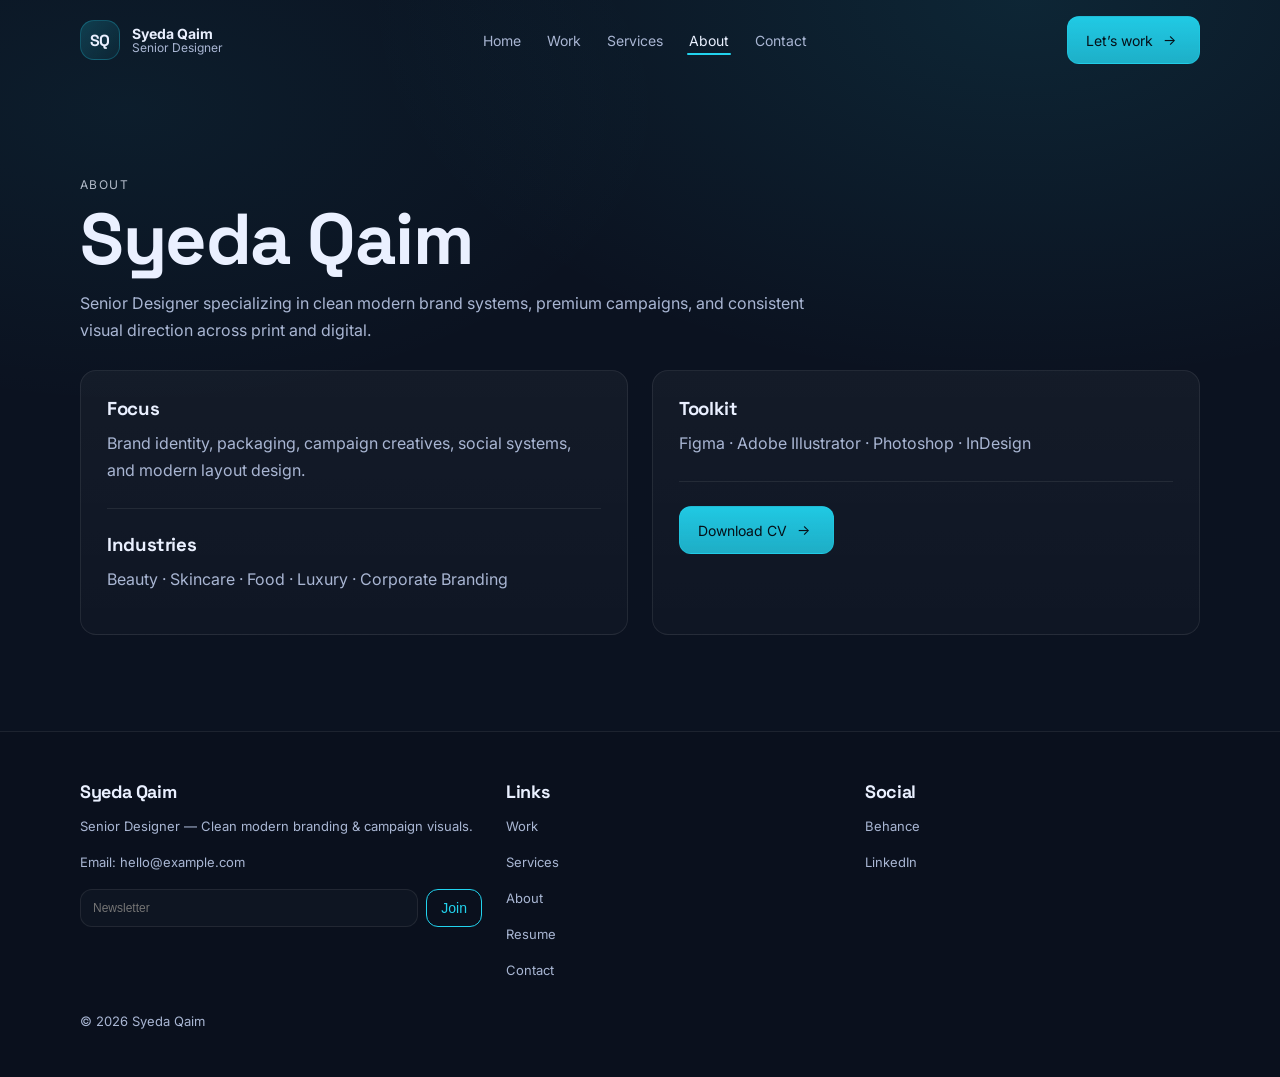
==== commit 0792fcbe: "fix: update the name" ====
--- a/about.html
+++ b/about.html
@@ -4,7 +4,7 @@
 <head>
     <meta charset="utf-8" />
     <meta name="viewport" content="width=device-width, initial-scale=1" />
-    <title>About — Qaim Zehra</title>
+    <title>About — Syeda Qaim</title>
     <link rel="preconnect" href="https://fonts.googleapis.com">
     <link rel="preconnect" href="https://fonts.gstatic.com" crossorigin>
     <link
@@ -17,15 +17,17 @@
     <header class="nav">
         <div class="container nav-inner">
             <a class="brand" href="index.html">
-                <div class="brand-mark">QZ</div>
-                <div class="brand-text"><b>Qaim Zehra</b><span>Senior Designer</span></div>
+                <div class="brand-mark">SQ</div>
+                <div class="brand-text"><b>Syeda Qaim</b><span>Senior Designer</span></div>
             </a>
             <nav class="nav-links">
                 <a href="index.html">Home</a><a href="work.html">Work</a><a href="services.html">Services</a>
                 <a class="active" href="about.html">About</a><a href="contact.html">Contact</a>
             </nav>
-            <div class="nav-actions"><a class="btn btn-primary" href="contact.html">Let’s work <span
-                        class="icon">→</span></a></div>
+            <div class="nav-actions">
+                <a class="btn btn-primary" href="contact.html">Let’s work <span class="icon">→</span></a>
+                <button class="nav-toggle" aria-label="Toggle Menu">☰</button>
+            </div>
         </div>
     </header>
 
@@ -33,7 +35,7 @@
         <div class="container">
             <div class="reveal">
                 <div class="kicker">About</div>
-                <h1 style="font-size:72px; line-height:1.05">Qaim Zehra</h1>
+                <h1 style="font-size:72px; line-height:1.05">Syeda Qaim</h1>
                 <p style="max-width:760px">Senior Designer specializing in clean modern brand systems, premium
                     campaigns, and consistent visual direction across print and digital.</p>
             </div>
@@ -59,7 +61,7 @@
     <footer class="footer">
         <div class="container footer-grid">
             <div>
-                <h3>Qaim Zehra</h3>
+                <h3>Syeda Qaim</h3>
                 <p class="small">Senior Designer — Clean modern branding & campaign visuals.</p>
                 <p class="small">Email: <a href="mailto:hello@example.com">hello@example.com</a></p>
                 <form name="newsletter" method="POST" data-netlify="true"
@@ -87,7 +89,7 @@
             </div>
         </div>
         <div class="container" style="padding-top:18px">
-            <div class="small">© <span id="year"></span> Qaim Zehra</div>
+            <div class="small">© <span id="year"></span> Syeda Qaim</div>
         </div>
     </footer>
     <script src="assets/js/app.js"></script>
--- a/assets/css/style.css
+++ b/assets/css/style.css
@@ -1,5 +1,5 @@
 /* =========================
-   Qaim Zehra Portfolio UI
+   Syeda Qaim Portfolio UI
    Clean Modern • Dark + Teal
    Fonts: Space Grotesk + Inter
 ========================= */
@@ -140,6 +140,26 @@
   align-items: center;
 }
 
+@media (max-width: 920px) {
+  .nav-links {
+    display: none;
+    position: absolute;
+    top: 100%;
+    left: 0;
+    right: 0;
+    flex-direction: column;
+    background: var(--surface);
+    padding: 24px;
+    border-bottom: 1px solid var(--border);
+    gap: 16px;
+    text-align: center;
+  }
+
+  .nav-links.is-open {
+    display: flex;
+  }
+}
+
 .nav-links a {
   font-size: 14px;
   color: var(--muted);
@@ -167,6 +187,28 @@
   display: flex;
   gap: 10px;
   align-items: center
+}
+
+.nav-toggle {
+  display: none;
+  width: 40px;
+  height: 40px;
+  place-content: center;
+  border-radius: 10px;
+  border: 1px solid var(--border);
+  background: transparent;
+  cursor: pointer;
+  color: var(--text);
+}
+
+@media (max-width: 920px) {
+  .nav-toggle {
+    display: grid;
+  }
+
+  .nav-actions .btn {
+    display: none;
+  }
 }
 
 .btn {
@@ -842,4 +884,47 @@
   100% {
     background: var(--surface);
   }
+}
+
+/* Responsiveness for Creative Banner */
+@media (max-width: 920px) {
+  .creative-banner {
+    min-height: 50vh;
+    font-size: 42px;
+    border-radius: 24px;
+    padding: 24px;
+    margin: 40px var(--gutter);
+  }
+
+  .creative-banner>div {
+    display: flex;
+    flex-direction: column;
+    align-items: center;
+    gap: 12px;
+  }
+
+  .dropping-texts {
+    width: 100%;
+    height: 60px;
+    text-align: center;
+    margin-left: 0;
+    vertical-align: baseline;
+  }
+
+  .dropping-texts>div {
+    left: 0;
+    right: 0;
+    margin-left: 0;
+  }
+}
+
+@media (max-width: 600px) {
+  .creative-banner {
+    font-size: 32px;
+    min-height: 40vh;
+  }
+
+  .dropping-texts {
+    height: 48px;
+  }
 }
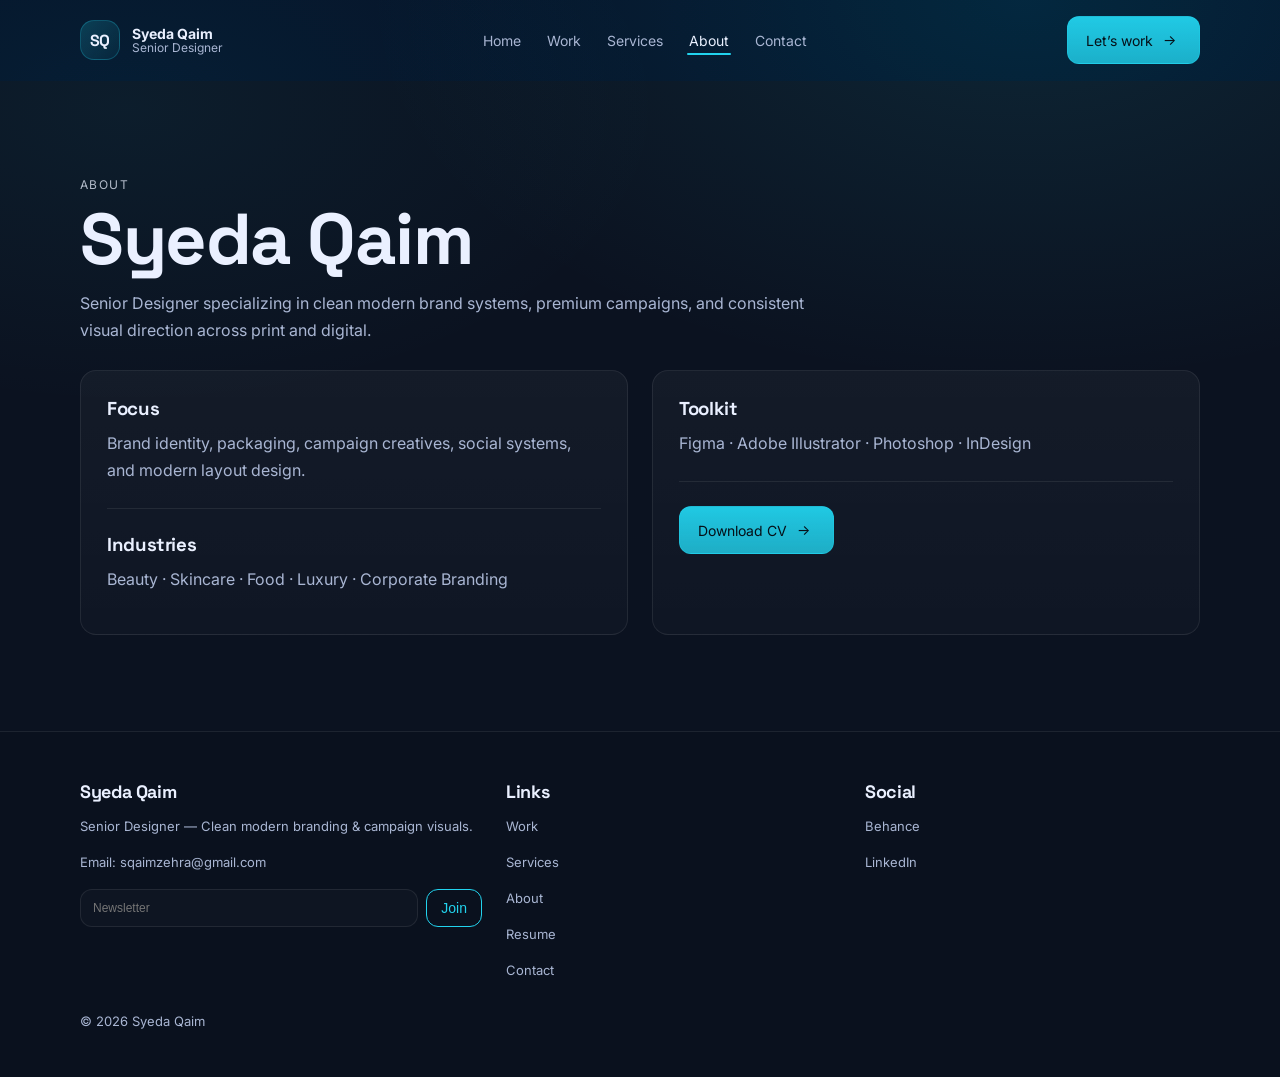
==== commit cde2f399: "feat: add home loader and update email contacts" ====
--- a/about.html
+++ b/about.html
@@ -5,6 +5,7 @@
     <meta charset="utf-8" />
     <meta name="viewport" content="width=device-width, initial-scale=1" />
     <title>About — Syeda Qaim</title>
+  <link rel="icon" type="image/png" href="assets/img/avatar.png" />
     <link rel="preconnect" href="https://fonts.googleapis.com">
     <link rel="preconnect" href="https://fonts.gstatic.com" crossorigin>
     <link
@@ -63,7 +64,7 @@
             <div>
                 <h3>Syeda Qaim</h3>
                 <p class="small">Senior Designer — Clean modern branding & campaign visuals.</p>
-                <p class="small">Email: <a href="mailto:hello@example.com">hello@example.com</a></p>
+                <p class="small">Email: <a href="mailto:sqaimzehra@gmail.com">sqaimzehra@gmail.com</a></p>
                 <form name="newsletter" method="POST" data-netlify="true"
                     style="margin-top:16px; display:flex; gap:8px">
                     <input name="email" type="email" placeholder="Newsletter"
@@ -82,7 +83,7 @@
             </div>
             <div>
                 <h3>Social</h3>
-                <p class="small"><a href="https://www.behance.net/gallery/216474829/PORTFOLIO" target="_blank"
+                <p class="small"><a href="https://www.behance.net/syedaqaim1" target="_blank"
                         rel="noreferrer">Behance</a></p>
                 <p class="small"><a href="https://www.linkedin.com/in/syeda-qaim/" target="_blank"
                         rel="noreferrer">LinkedIn</a></p>
@@ -95,4 +96,5 @@
     <script src="assets/js/app.js"></script>
 </body>
 
-</html>+</html>
+
--- a/assets/css/style.css
+++ b/assets/css/style.css
@@ -43,6 +43,129 @@
     radial-gradient(900px 500px at 10% 10%, rgba(34, 211, 238, 0.06), transparent 60%),
     var(--bg);
   overflow-x: hidden;
+}
+
+body.home-loading {
+  overflow: hidden;
+}
+
+.home-loader {
+  position: fixed;
+  inset: 0;
+  z-index: 99999;
+  display: grid;
+  place-items: center;
+  background:
+    radial-gradient(900px 500px at 85% 0%, rgba(34, 211, 238, 0.16), transparent 60%),
+    radial-gradient(700px 380px at 10% 10%, rgba(34, 211, 238, 0.10), transparent 62%),
+    linear-gradient(180deg, #0f1b2d 0%, #0b1220 100%);
+  background-size: 200% 200%;
+  background-position: 0% 0%;
+  animation: home-loader-gradient 5s ease-in-out infinite;
+  transition: opacity 0.7s var(--ease), visibility 0.7s var(--ease);
+}
+
+body.home-loaded .home-loader {
+  opacity: 0;
+  visibility: hidden;
+  pointer-events: none;
+}
+
+.home-loader-inner {
+  position: relative;
+  width: 220px;
+  height: 220px;
+  display: grid;
+  place-items: center;
+}
+
+.home-loader-brand {
+  color: var(--text);
+  font-family: "Space Grotesk", Inter, sans-serif;
+  font-size: 52px;
+  font-weight: 700;
+  letter-spacing: 0.04em;
+  text-transform: uppercase;
+  text-shadow: 0 10px 30px rgba(0, 0, 0, 0.25);
+}
+
+.home-loader-dots {
+  position: absolute;
+  inset: 0;
+  animation: home-loader-spin 2.5s ease-in-out infinite;
+}
+
+.home-loader-dot {
+  position: absolute;
+  left: 50%;
+  top: 50%;
+  width: 18px;
+  height: 18px;
+  margin: -9px;
+  border-radius: 999px;
+  background: var(--teal);
+  box-shadow: 0 0 26px rgba(34, 211, 238, 0.55);
+  --dot-x: 0px;
+  --dot-y: 0px;
+  animation: home-loader-pulse 2.5s ease-in-out infinite;
+}
+
+.home-loader-dot:nth-child(1) {
+  --dot-x: 0px;
+  --dot-y: -92px;
+  animation-delay: 0s;
+}
+
+.home-loader-dot:nth-child(2) {
+  --dot-x: 88px;
+  --dot-y: -28px;
+  animation-delay: 0.2s;
+}
+
+.home-loader-dot:nth-child(3) {
+  --dot-x: 55px;
+  --dot-y: 76px;
+  animation-delay: 0.4s;
+}
+
+.home-loader-dot:nth-child(4) {
+  --dot-x: -55px;
+  --dot-y: 76px;
+  animation-delay: 0.6s;
+}
+
+.home-loader-dot:nth-child(5) {
+  --dot-x: -88px;
+  --dot-y: -28px;
+  animation-delay: 0.8s;
+}
+
+@keyframes home-loader-spin {
+  0% {
+    transform: rotate(0deg);
+  }
+
+  75%,
+  100% {
+    transform: rotate(360deg);
+  }
+}
+
+@keyframes home-loader-pulse {
+  0%,
+  100% {
+    transform: translate(var(--dot-x), var(--dot-y)) scale(0.22);
+  }
+
+  30% {
+    transform: translate(var(--dot-x), var(--dot-y)) scale(1);
+  }
+}
+
+@keyframes home-loader-gradient {
+  50% {
+    background-position: 100% 100%;
+  }
 }
 
 h1,
@@ -327,6 +450,24 @@
   margin-top: 18px
 }
 
+.home-page .hero .hero-actions .btn {
+  opacity: 0;
+  transform: translateY(10px) scale(0.985);
+  animation: cta-pop 0.7s var(--ease) forwards;
+}
+
+.home-page .hero .hero-actions .btn:nth-child(1) {
+  animation-delay: 0.66s;
+}
+
+.home-page .hero .hero-actions .btn:nth-child(2) {
+  animation-delay: 0.78s;
+}
+
+.home-page .hero .hero-actions .btn:nth-child(3) {
+  animation-delay: 0.9s;
+}
+
 .hero-note {
   margin-top: 14px;
   font-size: 14px;
@@ -467,18 +608,48 @@
 }
 
 .card {
+  --card-tilt-x: 0deg;
+  --card-tilt-y: 0deg;
+  --card-lift: 0px;
   background: linear-gradient(180deg, rgba(255, 255, 255, 0.04), rgba(255, 255, 255, 0.02));
   border: 1px solid var(--border);
   border-radius: var(--radius);
   overflow: hidden;
   position: relative;
-  transition: transform 280ms var(--ease), background 280ms var(--ease), border 280ms var(--ease);
+  transform: translateY(var(--card-lift)) rotateX(var(--card-tilt-x)) rotateY(var(--card-tilt-y));
+  transform-style: preserve-3d;
+  transition: transform 280ms var(--ease), background 280ms var(--ease), border 280ms var(--ease), box-shadow 280ms var(--ease);
 }
 
 .card:hover {
-  transform: translateY(-6px);
+  --card-lift: -6px;
   background: rgba(255, 255, 255, 0.04);
-  border-color: rgba(34, 211, 238, 0.18)
+  border-color: rgba(34, 211, 238, 0.18);
+  box-shadow: 0 14px 38px rgba(2, 13, 25, 0.42);
+}
+
+.project-card {
+  opacity: 0;
+  transform: translateY(24px) scale(0.985);
+}
+
+.project-card.is-mounted {
+  animation: card-enter 720ms var(--ease) forwards;
+  animation-delay: var(--card-delay, 0ms);
+}
+
+.project-card .card-media::before {
+  content: "";
+  position: absolute;
+  inset: 0;
+  background: linear-gradient(110deg, transparent 25%, rgba(34, 211, 238, 0.16) 50%, transparent 75%);
+  transform: translateX(-120%);
+  transition: transform 650ms var(--ease);
+  pointer-events: none;
+}
+
+.project-card:hover .card-media::before {
+  transform: translateX(120%);
 }
 
 .card-media {
@@ -496,6 +667,12 @@
 
 .card-body {
   padding: 16px 16px 18px
+}
+
+.project-card .card-body {
+  height: calc(100% - 200px);
+  display: flex;
+  flex-direction: column;
 }
 
 .card-title {
@@ -527,6 +704,7 @@
   gap: 12px;
   color: var(--muted);
   font-size: 13px;
+  margin-top: auto;
 }
 
 .arrow {
@@ -580,10 +758,12 @@
   transition: all 220ms var(--ease);
 }
 
-.tool svg {
-  width: 22px;
-  height: 22px;
-  opacity: 0.92
+.tool-mark {
+  font-size: 14px;
+  font-weight: 600;
+  letter-spacing: 0.01em;
+  color: #d8e6ff;
+  opacity: 0.95;
 }
 
 .tool:hover {
@@ -591,8 +771,19 @@
   background: rgba(34, 211, 238, 0.08)
 }
 
-.tool:hover svg {
+.tool:hover .tool-mark {
   color: var(--teal)
+}
+
+@media (max-width: 920px) {
+  .toolkit {
+    flex-direction: column;
+    align-items: flex-start;
+  }
+
+  .tool-icons {
+    justify-content: flex-start;
+  }
 }
 
 /* Footer */
@@ -650,6 +841,21 @@
   outline: none;
 }
 
+/* Native select list colors */
+select,
+select option,
+select optgroup {
+  color: var(--text);
+  background: #13233a;
+}
+
+select option:checked,
+select option:hover,
+select option:focus {
+  color: #061018;
+  background: #22d3ee;
+}
+
 textarea {
   min-height: 140px;
   resize: vertical
@@ -664,9 +870,9 @@
 
 /* Page transitions + reveal */
 .page {
-  opacity: 0;
-  transform: translateY(12px);
-  animation: pageIn 650ms var(--ease) forwards;
+  opacity: 1;
+  transform: none;
+  animation: none;
 }
 
 @keyframes pageIn {
@@ -685,6 +891,192 @@
 .reveal.is-in {
   opacity: 1;
   transform: none;
+}
+
+/* Home-only load animation */
+.home-page .hero {
+  position: relative;
+  overflow: hidden;
+}
+
+.home-page .hero::after {
+  content: "";
+  position: absolute;
+  inset: -30% -10%;
+  background: linear-gradient(110deg, transparent 42%, rgba(34, 211, 238, 0.18) 50%, transparent 58%);
+  transform: translateX(-120%);
+  animation: home-sweep 1.45s var(--ease) 0.28s both;
+  pointer-events: none;
+}
+
+.home-page .hero .reveal {
+  opacity: 1;
+  transform: none;
+  transition: none;
+}
+
+.home-page .hero .kicker {
+  opacity: 0;
+  transform: translateY(14px);
+  animation: home-rise 0.85s var(--ease) 0.12s forwards;
+}
+
+.home-page .hero h1 {
+  opacity: 0;
+  transform: translateY(18px) scale(0.985);
+  letter-spacing: -0.04em;
+  animation: home-title 1.05s var(--ease) 0.24s forwards;
+}
+
+.home-page .hero .role {
+  opacity: 0;
+  transform: translateY(14px);
+  animation: home-rise 0.85s var(--ease) 0.4s forwards;
+}
+
+.home-page .hero .hero-actions {
+  opacity: 0;
+  transform: translateY(16px);
+  animation: home-rise 0.95s var(--ease) 0.56s forwards;
+}
+
+.home-page .hero .hero-note {
+  opacity: 0;
+  transform: translateY(12px);
+  animation: home-rise 0.85s var(--ease) 0.72s forwards;
+}
+
+.home-page .hero .reveal>p:first-of-type {
+  opacity: 0;
+  transform: translateY(14px);
+  animation: home-rise 0.85s var(--ease) 0.48s forwards;
+}
+
+.home-page .hero .avatar-wrap {
+  opacity: 0;
+  transform: translateX(26px) scale(0.96) rotateY(-6deg);
+  transform-origin: 35% 50%;
+  animation: home-avatar-in 1.28s var(--ease) 0.34s forwards;
+}
+
+.home-page .hero .avatar-platform {
+  animation: platformPulsePremium 6s ease-in-out infinite, home-platform-in 1.2s var(--ease) 0.4s both;
+}
+
+@keyframes home-rise {
+  to {
+    opacity: 1;
+    transform: none;
+  }
+}
+
+@keyframes cta-pop {
+  to {
+    opacity: 1;
+    transform: none;
+  }
+}
+
+@keyframes home-title {
+  0% {
+    opacity: 0;
+    transform: translateY(18px) scale(0.985);
+    letter-spacing: -0.04em;
+  }
+
+  60% {
+    opacity: 1;
+    transform: translateY(-1px) scale(1.002);
+  }
+
+  100% {
+    opacity: 1;
+    transform: none;
+    letter-spacing: -0.02em;
+  }
+}
+
+@keyframes home-avatar-in {
+  0% {
+    opacity: 0;
+    transform: translateX(26px) scale(0.96) rotateY(-6deg);
+  }
+
+  70% {
+    opacity: 1;
+    transform: translateX(-4px) scale(1.01) rotateY(1deg);
+  }
+
+  100% {
+    opacity: 1;
+    transform: none;
+  }
+}
+
+@keyframes home-platform-in {
+  0% {
+    opacity: 0;
+    transform: scaleY(0.1) scaleX(0.65);
+  }
+
+  100% {
+    opacity: 0.4;
+  }
+}
+
+@keyframes home-sweep {
+  0% {
+    opacity: 0;
+    transform: translateX(-120%);
+  }
+
+  20% {
+    opacity: 1;
+  }
+
+  100% {
+    opacity: 0;
+    transform: translateX(120%);
+  }
+}
+
+@keyframes card-enter {
+  0% {
+    opacity: 0;
+    transform: translateY(24px) scale(0.985);
+  }
+
+  65% {
+    opacity: 1;
+    transform: translateY(-2px) scale(1.003);
+  }
+
+  100% {
+    opacity: 1;
+    transform: none;
+  }
+}
+
+@media (prefers-reduced-motion: reduce) {
+
+  .home-page .hero::after,
+  .home-page .hero .kicker,
+  .home-page .hero h1,
+  .home-page .hero .role,
+  .home-page .hero .hero-actions,
+  .home-page .hero .hero-actions .btn,
+  .home-page .hero .hero-note,
+  .home-page .hero .reveal>p:first-of-type,
+  .home-page .hero .avatar-wrap,
+  .home-page .hero .avatar-platform,
+  .project-card,
+  .project-card.is-mounted,
+  .dropping-track {
+    animation: none !important;
+    opacity: 1 !important;
+    transform: none !important;
+    filter: none !important;
+  }
 }
 
 /* Utility */
@@ -723,7 +1115,7 @@
   align-items: center;
   color: var(--text);
   font-family: 'Space Grotesk', sans-serif;
-  font-size: 96px;
+  font-size: clamp(72px, 8vw, 124px);
   font-weight: 700;
   letter-spacing: -0.04em;
   overflow: hidden;
@@ -732,6 +1124,14 @@
   background: var(--surface);
   border: 1px solid var(--border);
   box-shadow: var(--shadow);
+}
+
+.creative-banner>div {
+  display: flex;
+  align-items: center;
+  justify-content: center;
+  gap: 20px;
+  flex-wrap: wrap;
 }
 
 /* Animated Glow Background */
@@ -757,123 +1157,60 @@
 }
 
 .dropping-texts {
-  display: inline-block;
-  width: 680px;
+  display: inline-flex;
+  width: max-content;
+  min-width: 8ch;
+  height: 1.1em;
+  line-height: 1.1;
+  vertical-align: baseline;
+  margin-left: 0;
+  position: relative;
+  justify-content: flex-start;
+  align-items: flex-start;
   text-align: left;
-  height: 120px;
-  vertical-align: -18px;
-  margin-left: 20px;
-  position: relative;
   color: var(--teal);
-}
-
-.dropping-texts>div {
-  font-size: 0px;
-  opacity: 0;
-  margin-left: -30px;
-  position: absolute;
+  overflow: hidden;
+}
+
+.dropping-track {
+  display: flex;
+  flex-direction: column;
+  align-items: center;
+  animation: identity-track 9s var(--ease) infinite;
+  will-change: transform;
+}
+
+.dropping-track>div {
+  width: 100%;
+  height: 1.1em;
+  line-height: 1.1em;
+  display: flex;
+  align-items: center;
+  justify-content: flex-start;
   font-weight: 700;
   text-shadow: 0px 0px 30px rgba(34, 211, 238, 0.3);
   white-space: nowrap;
 }
 
-.dropping-texts>div:nth-child(1) {
-  animation: roll 6s linear infinite 0s;
-}
-
-.dropping-texts>div:nth-child(2) {
-  animation: roll 6s linear infinite 1.5s;
-}
-
-.dropping-texts>div:nth-child(3) {
-  animation: roll 6s linear infinite 3s;
-}
-
-.dropping-texts>div:nth-child(4) {
-  animation: roll2 6s linear infinite 4.5s;
-}
-
-@keyframes roll {
-  0% {
-    font-size: 0px;
-    opacity: 0;
-    margin-left: -20px;
-    margin-top: -10px;
-    transform: rotate(-5deg);
-  }
-
-  5% {
-    opacity: 1;
-    transform: rotate(0deg);
-  }
-
-  8% {
-    font-size: inherit;
-    opacity: 1;
-    margin-left: 0px;
-    margin-top: 0px;
-  }
-
-  25% {
-    font-size: inherit;
-    opacity: 1;
-    margin-left: 0px;
-    margin-top: 0px;
-    transform: rotate(0deg);
-  }
-
-  30% {
-    font-size: 0px;
-    opacity: 0;
-    margin-left: 10px;
-    margin-top: 50px;
-  }
-
-  100% {
-    font-size: 0px;
-    opacity: 0;
-  }
-}
-
-@keyframes roll2 {
-  0% {
-    font-size: 0px;
-    opacity: 0;
-    margin-left: -20px;
-    margin-top: -10px;
-    transform: rotate(-5deg);
-  }
-
-  5% {
-    opacity: 1;
-    transform: rotate(0deg);
-  }
-
-  8% {
-    font-size: inherit;
-    opacity: 1;
-    margin-left: 0px;
-    margin-top: 0px;
-  }
-
-  35% {
-    font-size: inherit;
-    opacity: 1;
-    margin-left: 0px;
-    margin-top: 0px;
-    transform: rotate(0deg);
-  }
-
-  42% {
-    font-size: 500px;
-    opacity: 0;
-    margin-left: -200px;
-    margin-top: -150px;
-  }
-
-  100% {
-    font-size: 0px;
-    opacity: 0;
+@keyframes identity-track {
+
+  0%,
+  24% {
+    transform: translateY(0);
+  }
+
+  33%,
+  57% {
+    transform: translateY(-1.1em);
+  }
+
+  66%,
+  90% {
+    transform: translateY(-2.2em);
+  }
+
+  100% {
+    transform: translateY(-3.3em);
   }
 }
 
@@ -890,41 +1227,599 @@
 @media (max-width: 920px) {
   .creative-banner {
     min-height: 50vh;
-    font-size: 42px;
+    font-size: clamp(42px, 7.2vw, 62px);
     border-radius: 24px;
     padding: 24px;
     margin: 40px var(--gutter);
   }
 
-  .creative-banner>div {
-    display: flex;
-    flex-direction: column;
-    align-items: center;
-    gap: 12px;
-  }
-
   .dropping-texts {
     width: 100%;
-    height: 60px;
+    height: 1.2em;
     text-align: center;
     margin-left: 0;
     vertical-align: baseline;
   }
-
-  .dropping-texts>div {
-    left: 0;
-    right: 0;
-    margin-left: 0;
-  }
 }
 
 @media (max-width: 600px) {
   .creative-banner {
-    font-size: 32px;
+    font-size: clamp(34px, 8.8vw, 46px);
     min-height: 40vh;
   }
 
-  .dropping-texts {
-    height: 48px;
-  }
-}+}
+
+/* =========================
+   Circular Loader
+   ========================= */
+:root {
+  --loader-dur: 1.25s;
+  --loader-bg: #0B1220;
+  --loader-major: #22D3EE;
+  --loader-minor: rgba(234, 240, 255, 0.8);
+  --loader-pi2: 6.28;
+}
+
+.loader-wrapper {
+  position: fixed;
+  inset: 0;
+  z-index: 99999;
+  background: var(--loader-bg);
+  display: flex;
+  align-items: center;
+  justify-content: center;
+  transition: opacity 0.8s var(--ease), visibility 0.8s var(--ease);
+}
+
+.loading .loader-wrapper {
+  opacity: 1;
+  visibility: visible;
+}
+
+.loaded .loader-wrapper {
+  opacity: 0;
+  visibility: hidden;
+  pointer-events: none;
+}
+
+.loader {
+  position: relative;
+  width: 120px;
+  height: 120px;
+  transform: scale(1);
+  transition: all 1.25s var(--ease) 1s;
+}
+
+.loaded .loader {
+  transform: scale(0);
+}
+
+.loader svg {
+  width: 100%;
+  height: 100%;
+}
+
+.loader g,
+.loader circle {
+  transform-origin: 50% 50%;
+}
+
+.loader .path {
+  fill: none;
+  stroke: var(--loader-major);
+  stroke-linecap: round;
+  transform: translate3d(0, 0, 0);
+}
+
+/* Layer specific styles */
+.layer .path {
+  visibility: hidden;
+}
+
+.loaded .layer .path {
+  visibility: visible;
+}
+
+/* Layer-1 (radius 70) */
+.layer-1 .path {
+  stroke: rgba(234, 240, 255, 0.5);
+  stroke-width: 15;
+  stroke-dasharray: 1507.2;
+  stroke-dashoffset: 1507.2;
+  transform: rotate(-30deg);
+}
+
+.loaded .layer-1 .path {
+  animation: layer-1 var(--loader-dur) ease-in forwards;
+}
+
+@keyframes layer-1 {
+  0% {
+    stroke-dasharray: 1507.2;
+    stroke-dashoffset: 1507.2;
+  }
+
+  75% {
+    stroke-width: 15;
+    stroke-dashoffset: 753.6;
+  }
+
+  100% {
+    stroke: var(--loader-minor);
+    stroke-width: 225;
+    stroke-dasharray: 1513.48;
+    stroke-dashoffset: 0;
+    transform: rotate(450deg);
+  }
+}
+
+/* Layer-2 (radius 120) */
+.layer-2 .path {
+  stroke: rgba(234, 240, 255, 0.3);
+  stroke-width: 20;
+  stroke-dasharray: 1507.2;
+  stroke-dashoffset: 1507.2;
+  transform: rotate(-60deg);
+}
+
+.loaded .layer-2 .path {
+  animation: layer-2 var(--loader-dur) ease-in forwards;
+}
+
+@keyframes layer-2 {
+  0% {
+    stroke-dasharray: 1507.2;
+    stroke-dashoffset: 1507.2;
+  }
+
+  75% {
+    stroke-width: 20;
+    stroke-dashoffset: 753.6;
+  }
+
+  100% {
+    stroke: var(--loader-minor);
+    stroke-width: 60;
+    stroke-dasharray: 1513.48;
+    stroke-dashoffset: 0;
+    transform: rotate(420deg);
+  }
+}
+
+/* Layer-3 (radius 180) */
+.layer-3 .path {
+  stroke: rgba(234, 240, 255, 0.8);
+  stroke-width: 40;
+  stroke-dasharray: 1130.4;
+  stroke-dashoffset: 1130.4;
+  transform: rotate(-70deg);
+}
+
+.loaded .layer-3 .path {
+  animation: layer-3 var(--loader-dur) ease-in forwards;
+}
+
+@keyframes layer-3 {
+  0% {
+    stroke-dasharray: 1130.4;
+    stroke-dashoffset: 1130.4;
+  }
+
+  75% {
+    stroke-width: 40;
+    stroke-dashoffset: 565.2;
+  }
+
+  100% {
+    stroke: var(--loader-minor);
+    stroke-width: 120;
+    stroke-dasharray: 1136.68;
+    stroke-dashoffset: 0;
+    transform: rotate(410deg);
+  }
+}
+
+/* Layer-4 (radius 240) */
+.layer-4 .path {
+  stroke: rgba(234, 240, 255, 0.6);
+  stroke-width: 20;
+  stroke-dasharray: 1507.2;
+  stroke-dashoffset: 1507.2;
+  transform: rotate(-90deg);
+}
+
+.loaded .layer-4 .path {
+  animation: layer-4 var(--loader-dur) ease-in forwards;
+}
+
+@keyframes layer-4 {
+  0% {
+    stroke-dasharray: 1507.2;
+    stroke-dashoffset: 1507.2;
+  }
+
+  75% {
+    stroke-width: 20;
+    stroke-dashoffset: 753.6;
+  }
+
+  100% {
+    stroke: var(--loader-minor);
+    stroke-width: 60;
+    stroke-dasharray: 1513.48;
+    stroke-dashoffset: 0;
+    transform: rotate(390deg);
+  }
+}
+
+/* Layer-5 (radius 300) */
+.layer-5 .path {
+  stroke: rgba(234, 240, 255, 0.5);
+  stroke-width: 30;
+  stroke-dasharray: 1884;
+  stroke-dashoffset: 1884;
+  transform: rotate(-20deg);
+}
+
+.loaded .layer-5 .path {
+  animation: layer-5 var(--loader-dur) ease-in forwards;
+}
+
+@keyframes layer-5 {
+  0% {
+    stroke-dasharray: 1884;
+    stroke-dashoffset: 1884;
+  }
+
+  75% {
+    stroke-width: 30;
+    stroke-dashoffset: 942;
+  }
+
+  100% {
+    stroke: var(--loader-minor);
+    stroke-width: 90;
+    stroke-dasharray: 1890.28;
+    stroke-dashoffset: 0;
+    transform: rotate(460deg);
+  }
+}
+
+/* Layer-6 (radius 380) */
+.layer-6 .path {
+  stroke: rgba(234, 240, 255, 0.2);
+  stroke-width: 45;
+  stroke-dasharray: 2386.4;
+  stroke-dashoffset: 2386.4;
+  transform: rotate(-80deg);
+}
+
+.loaded .layer-6 .path {
+  animation: layer-6 var(--loader-dur) ease-in forwards;
+}
+
+@keyframes layer-6 {
+  0% {
+    stroke-dasharray: 2386.4;
+    stroke-dashoffset: 2386.4;
+  }
+
+  75% {
+    stroke-width: 45;
+    stroke-dashoffset: 1193.2;
+  }
+
+  100% {
+    stroke: var(--loader-minor);
+    stroke-width: 135;
+    stroke-dasharray: 2392.68;
+    stroke-dashoffset: 0;
+    transform: rotate(400deg);
+  }
+}
+
+/* Layer-7 (radius 450) */
+.layer-7 .path {
+  stroke: rgba(234, 240, 255, 1);
+  stroke-width: 75;
+  stroke-dasharray: 2826;
+  stroke-dashoffset: 2826;
+  transform: rotate(-10deg);
+}
+
+.loaded .layer-7 .path {
+  animation: layer-7 var(--loader-dur) ease-in forwards;
+}
+
+@keyframes layer-7 {
+  0% {
+    stroke-dasharray: 2826;
+    stroke-dashoffset: 2826;
+  }
+
+  75% {
+    stroke-width: 75;
+    stroke-dashoffset: 1413;
+  }
+
+  100% {
+    stroke: var(--loader-minor);
+    stroke-width: 225;
+    stroke-dasharray: 2832.28;
+    stroke-dashoffset: 0;
+    transform: rotate(470deg);
+  }
+}
+
+/* Layer-8 (radius 540) */
+.layer-8 .path {
+  stroke: rgba(234, 240, 255, 0.5);
+  stroke-width: 250;
+  stroke-dasharray: 3391.2;
+  stroke-dashoffset: 3391.2;
+  transform: rotate(-70deg);
+}
+
+.loaded .layer-8 .path {
+  animation: layer-8 var(--loader-dur) ease-in forwards;
+}
+
+@keyframes layer-8 {
+  0% {
+    stroke-dasharray: 3391.2;
+    stroke-dashoffset: 3391.2;
+  }
+
+  75% {
+    stroke-width: 250;
+    stroke-dashoffset: 1695.6;
+  }
+
+  100% {
+    stroke: var(--loader-minor);
+    stroke-width: 750;
+    stroke-dasharray: 3397.48;
+    stroke-dashoffset: 0;
+    transform: rotate(410deg);
+  }
+}
+
+/* Core */
+.core .path {
+  fill: var(--loader-major);
+  visibility: hidden;
+  transform: scale(1);
+  transition: all 0.625s 0.15s ease-in-out;
+}
+
+.loaded .core .path {
+  animation: core-loaded calc(var(--loader-dur) * 2) ease-in-out forwards;
+}
+
+@keyframes core-loaded {
+  0% {
+    visibility: hidden;
+    transform: scale(1);
+  }
+
+  25%,
+  85% {
+    opacity: 1;
+    visibility: visible;
+    transform: scale(1000);
+  }
+
+  100% {
+    opacity: 0;
+    transform: scale(1);
+  }
+}
+
+/* Spinner */
+.spinner {
+  transition: opacity 0.1s 0.1s;
+  animation: rotate-spinner var(--loader-dur) linear infinite;
+}
+
+.loaded .spinner {
+  opacity: 0;
+}
+
+.spinner .path {
+  stroke: var(--loader-major);
+  stroke-width: 6;
+  stroke-dasharray: 157;
+  stroke-dashoffset: 157;
+  animation: spinner-ani var(--loader-dur) both infinite ease-in-out;
+}
+
+@keyframes rotate-spinner {
+  0% {
+    transform: rotate(0deg);
+  }
+
+  100% {
+    transform: rotate(270deg);
+  }
+}
+
+@keyframes spinner-ani {
+  0% {
+    stroke-dasharray: 157;
+    stroke-dashoffset: 157;
+  }
+
+  65% {
+    stroke-dasharray: 157;
+    stroke-dashoffset: 39.25;
+    transform: rotate(135deg);
+  }
+
+  100% {
+    stroke-dasharray: 157;
+    stroke-dashoffset: 157;
+    transform: rotate(450deg);
+  }
+}
+
+/* Entrance Animations */
+.new-page .reveal {
+  animation: reveal-in 0.8s var(--ease) both;
+}
+
+
+@keyframes reveal-in {
+  from {
+    opacity: 0;
+    transform: translateY(20px);
+  }
+
+  to {
+    opacity: 1;
+    transform: translateY(0);
+  }
+}
+
+
+/* =========================
+   Theme-Integrated 3D Avatar Scene
+   ========================= */
+.avatar-wrap {
+  position: relative;
+  width: 100%;
+  max-width: 580px;
+  display: flex;
+  align-items: center;
+  justify-content: center;
+  margin: 0 auto;
+  perspective: 1200px;
+  padding: 40px;
+}
+
+/* Immersive Background Scene */
+.avatar-wrap::before {
+  content: "";
+  position: absolute;
+  inset: -10%;
+  background:
+    radial-gradient(circle at 70% 30%, rgba(34, 211, 238, 0.08) 0%, transparent 60%),
+    radial-gradient(circle at 30% 70%, rgba(34, 211, 238, 0.05) 0%, transparent 50%);
+  filter: blur(40px);
+  z-index: 0;
+  animation: bgGlowPulse 8s ease-in-out infinite alternate;
+}
+
+@keyframes bgGlowPulse {
+  to {
+    opacity: 0.6;
+    transform: scale(1.1);
+  }
+}
+
+/* 3D Grid Floor (Project Theme Match) */
+.avatar-wrap::after {
+  content: "";
+  position: absolute;
+  bottom: 0;
+  width: 140%;
+  height: 200px;
+  background-image:
+    linear-gradient(var(--teal) 1px, transparent 1px),
+    linear-gradient(90deg, var(--teal) 1px, transparent 1px);
+  background-size: 40px 40px;
+  transform: rotateX(75deg);
+  opacity: 0.08;
+  mask-image: radial-gradient(ellipse at center, black 20%, transparent 80%);
+  pointer-events: none;
+  z-index: 1;
+}
+
+.avatar-image-container {
+  position: relative;
+  width: 100%;
+  z-index: 10;
+  display: flex;
+  flex-direction: column;
+  align-items: center;
+  transform-style: preserve-3d;
+  animation: premium3DFloat 6s ease-in-out infinite;
+}
+
+@keyframes premium3DFloat {
+
+  0%,
+  100% {
+    transform: translateY(0) rotateX(1deg) rotateY(-1deg);
+  }
+
+  50% {
+    transform: translateY(-30px) rotateX(-1deg) rotateY(1deg);
+  }
+}
+
+.avatar-img {
+  width: 100%;
+  height: auto;
+  max-height: 560px;
+  object-fit: contain;
+  filter:
+    drop-shadow(0 40px 80px rgba(0, 0, 0, 0.6)) drop-shadow(0 12px 34px rgba(34, 211, 238, 0.18));
+  transition: all 0.5s cubic-bezier(0.4, 0, 0.2, 1);
+}
+
+.avatar-img:hover {
+  transform: scale(1.03) translateZ(40px);
+  filter:
+    drop-shadow(0 60px 100px rgba(0, 0, 0, 0.8)) drop-shadow(0 18px 40px rgba(34, 211, 238, 0.26)) brightness(1.05);
+}
+
+.avatar-platform {
+  position: absolute;
+  bottom: -40px;
+  width: 70%;
+  height: 60px;
+  background: radial-gradient(ellipse at center, var(--teal) 0%, transparent 75%);
+  border-radius: 50%;
+  filter: blur(15px);
+  z-index: 5;
+  transform: scaleY(0.2);
+  opacity: 0.4;
+  animation: platformPulsePremium 6s ease-in-out infinite;
+}
+
+@keyframes platformPulsePremium {
+
+  0%,
+  100% {
+    transform: scaleY(0.2) scaleX(1);
+    opacity: 0.5;
+    filter: blur(15px);
+  }
+
+  50% {
+    transform: scaleY(0.15) scaleX(0.8);
+    opacity: 0.2;
+    filter: blur(25px);
+  }
+}
+
+/* tech accents */
+.av-decoration-ring {
+  position: absolute;
+  top: 50%;
+  left: 50%;
+  transform: translate(-50%, -50%) rotateX(70deg);
+  width: 400px;
+  height: 400px;
+  border: 1px dashed rgba(34, 211, 238, 0.15);
+  border-radius: 50%;
+  z-index: 2;
+  animation: rotateLinear 20s linear infinite;
+}
+
+@keyframes rotateLinear {
+  to {
+    transform: translate(-50%, -50%) rotateX(70deg) rotateZ(360deg);
+  }
+}
